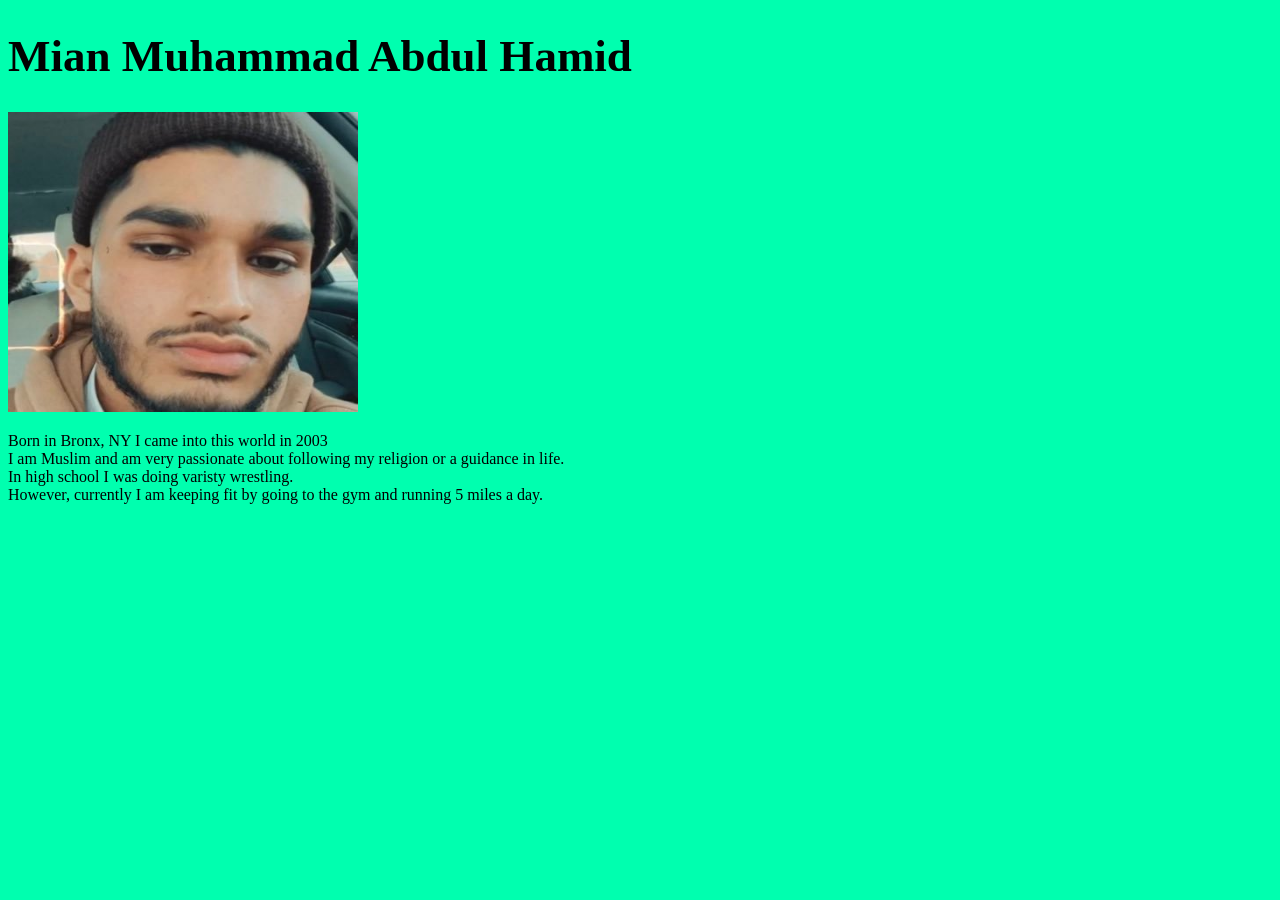
==== index.html @ 9e1d1feb "add index.html and me.jpg files" ====
<!DOCTYPE html>
<html>
<body style= "background-color:#00FFAF;">

<h1 style="font-size: 45px;">Mian Muhammad Abdul Hamid</h1>
<p><img src="me.jpg" width = "350" height = "300"></p>

<p>Born in Bronx, NY I came into this world in 2003
<br>I am Muslim and am very passionate about following my religion or a guidance in life.
<br>In high school I was doing varisty wrestling. 
<br>However, currently I am keeping fit by going to the gym and running 5 miles a day.</p>
</body>
</html>
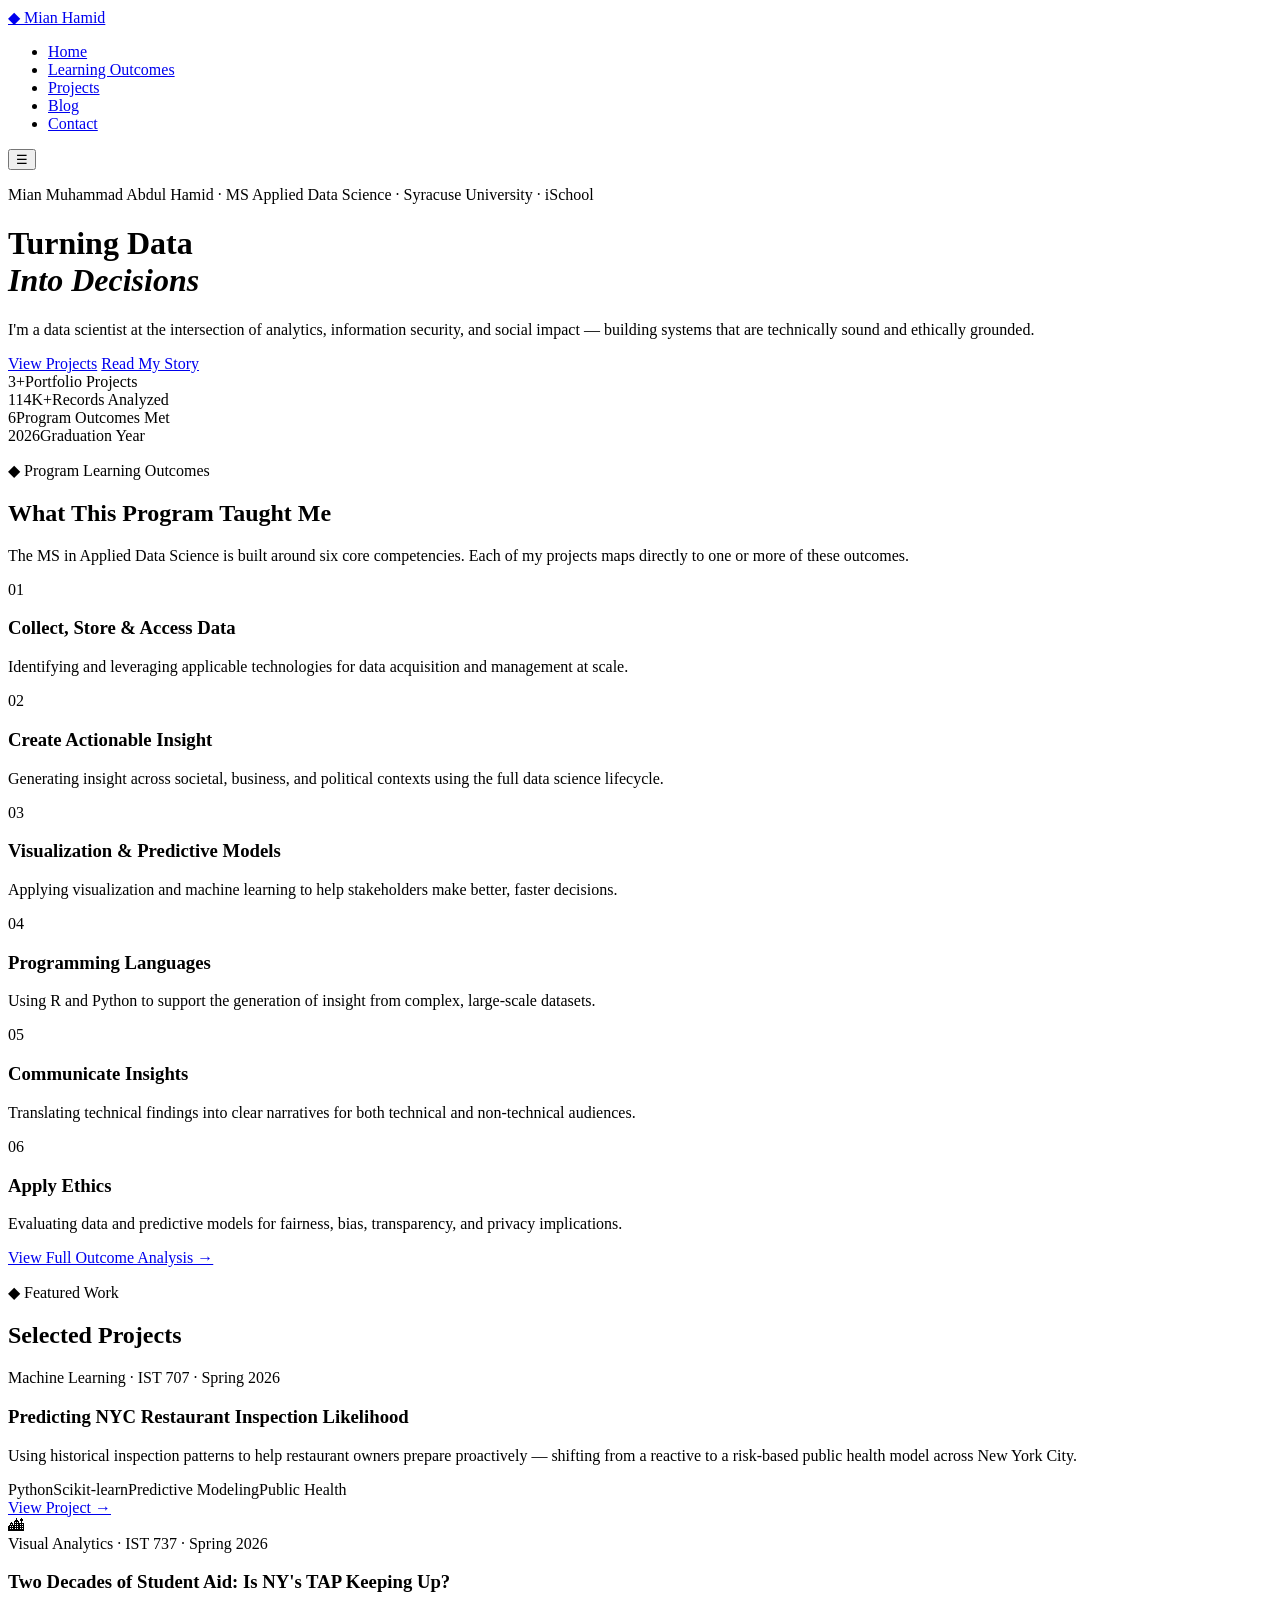
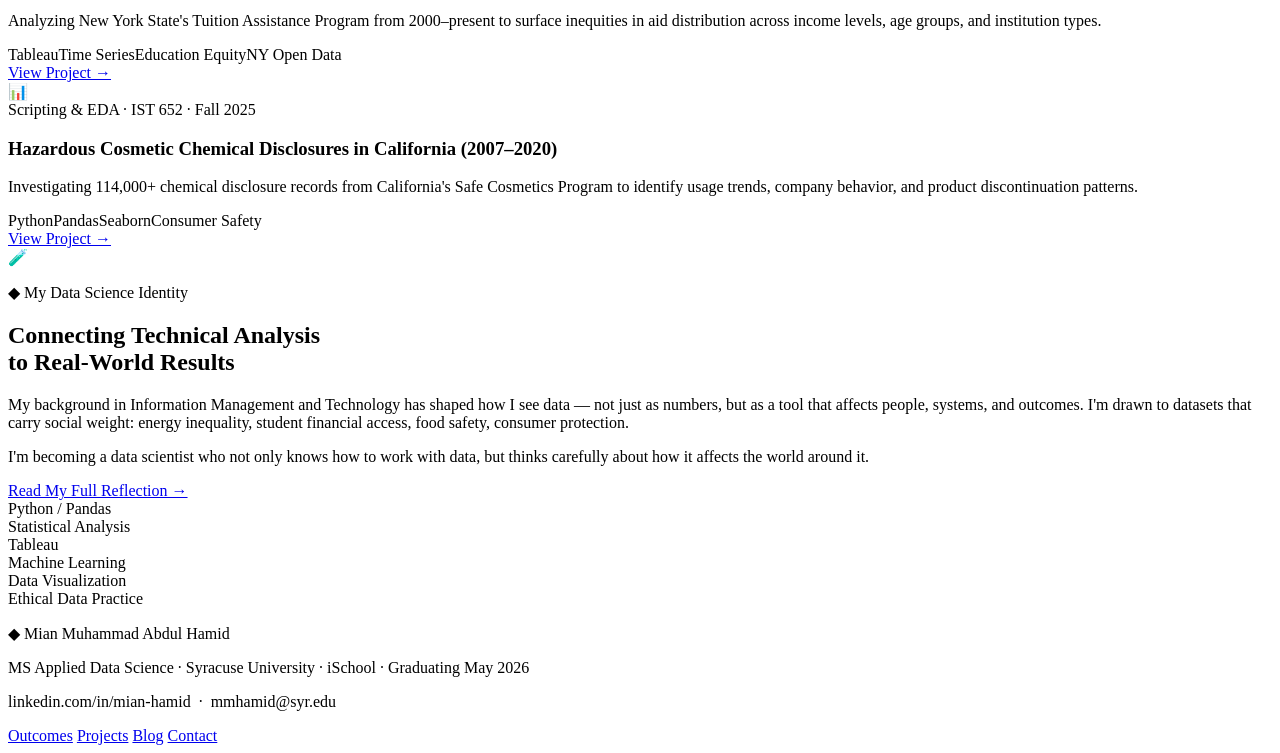
==== commit f2d6f9e7: "Add initial HTML structure for portfolio website Initial commit of the HTML structure for the portfo" ====
--- a/index.html
+++ b/index.html
@@ -1,14 +1,189 @@
-<!DOCTYPE html>
-<html>
-<body style= "background-color:#00FFAF;">
-
-<h1 style="font-size: 45px;">Mian Muhammad Abdul Hamid</h1>
-<p><img src="me.jpg" width = "350" height = "300"></p>
-
-<p>Born in Bronx, NY I came into this world in 2003
-<br>I am Muslim and am very passionate about following my religion or a guidance in life.
-<br>In high school I was doing varisty wrestling. 
-<br>However, currently I am keeping fit by going to the gym and running 5 miles a day.</p>
-</body>
-</html>
-
+<!DOCTYPE html>
+<html lang="en">
+<head>
+  <meta charset="UTF-8" />
+  <meta name="viewport" content="width=device-width, initial-scale=1.0"/>
+  <title>Mian Muhammad Abdul Hamid | MS Applied Data Science Portfolio</title>
+  <link rel="stylesheet" href="style.css" />
+  <link href="https://fonts.googleapis.com/css2?family=DM+Serif+Display:ital@0;1&family=DM+Mono:wght@300;400;500&family=Epilogue:wght@300;400;500;700&display=swap" rel="stylesheet"/>
+</head>
+<body>
+
+  <nav class="nav" id="nav">
+    <a href="index.html" class="nav-logo">&#x25C6; Mian Hamid</a>
+    <ul class="nav-links" id="navLinks">
+      <li><a href="index.html" class="active">Home</a></li>
+      <li><a href="outcomes.html">Learning Outcomes</a></li>
+      <li><a href="projects.html">Projects</a></li>
+      <li><a href="blog.html">Blog</a></li>
+      <li><a href="contact.html">Contact</a></li>
+    </ul>
+    <button class="nav-toggle" id="navToggle">&#9776;</button>
+  </nav>
+
+  <header class="hero">
+    <div class="hero-bg-grid"></div>
+    <div class="hero-content">
+      <p class="hero-eyebrow mono">Mian Muhammad Abdul Hamid · MS Applied Data Science · Syracuse University · iSchool</p>
+      <h1 class="hero-title">Turning Data<br/><em>Into Decisions</em></h1>
+      <p class="hero-sub">
+        I'm a data scientist at the intersection of analytics, information security, and
+        social impact — building systems that are technically sound and ethically grounded.
+      </p>
+      <div class="hero-cta">
+        <a href="projects.html" class="btn btn-primary">View Projects</a>
+        <a href="blog.html" class="btn btn-ghost">Read My Story</a>
+      </div>
+    </div>
+    <div class="hero-stat-bar">
+      <div class="stat"><span class="stat-num">3+</span><span class="stat-label">Portfolio Projects</span></div>
+      <div class="stat-divider"></div>
+      <div class="stat"><span class="stat-num">114K+</span><span class="stat-label">Records Analyzed</span></div>
+      <div class="stat-divider"></div>
+      <div class="stat"><span class="stat-num">6</span><span class="stat-label">Program Outcomes Met</span></div>
+      <div class="stat-divider"></div>
+      <div class="stat"><span class="stat-num">2026</span><span class="stat-label">Graduation Year</span></div>
+    </div>
+  </header>
+
+  <section class="section outcomes-overview">
+    <div class="container">
+      <div class="section-header">
+        <p class="mono label-tag">&#x25C6; Program Learning Outcomes</p>
+        <h2>What This Program Taught Me</h2>
+        <p class="section-desc">The MS in Applied Data Science is built around six core competencies. Each of my projects maps directly to one or more of these outcomes.</p>
+      </div>
+      <div class="outcomes-grid">
+        <div class="outcome-card" style="--i:0"><span class="outcome-num mono">01</span><h3>Collect, Store & Access Data</h3><p>Identifying and leveraging applicable technologies for data acquisition and management at scale.</p></div>
+        <div class="outcome-card" style="--i:1"><span class="outcome-num mono">02</span><h3>Create Actionable Insight</h3><p>Generating insight across societal, business, and political contexts using the full data science lifecycle.</p></div>
+        <div class="outcome-card" style="--i:2"><span class="outcome-num mono">03</span><h3>Visualization & Predictive Models</h3><p>Applying visualization and machine learning to help stakeholders make better, faster decisions.</p></div>
+        <div class="outcome-card" style="--i:3"><span class="outcome-num mono">04</span><h3>Programming Languages</h3><p>Using R and Python to support the generation of insight from complex, large-scale datasets.</p></div>
+        <div class="outcome-card" style="--i:4"><span class="outcome-num mono">05</span><h3>Communicate Insights</h3><p>Translating technical findings into clear narratives for both technical and non-technical audiences.</p></div>
+        <div class="outcome-card" style="--i:5"><span class="outcome-num mono">06</span><h3>Apply Ethics</h3><p>Evaluating data and predictive models for fairness, bias, transparency, and privacy implications.</p></div>
+      </div>
+      <div class="center-link"><a href="outcomes.html" class="btn btn-outline">View Full Outcome Analysis →</a></div>
+    </div>
+  </section>
+
+  <section class="section projects-preview">
+    <div class="container">
+      <div class="section-header">
+        <p class="mono label-tag">&#x25C6; Featured Work</p>
+        <h2>Selected Projects</h2>
+      </div>
+      <div class="projects-list">
+
+        <article class="project-card" style="--i:0">
+          <div class="project-card-left">
+            <span class="project-tag mono">Machine Learning · IST 707 · Spring 2026</span>
+            <h3>Predicting NYC Restaurant Inspection Likelihood</h3>
+            <p>Using historical inspection patterns to help restaurant owners prepare proactively — shifting from a reactive to a risk-based public health model across New York City.</p>
+            <div class="project-tags">
+              <span class="pill">Python</span><span class="pill">Scikit-learn</span><span class="pill">Predictive Modeling</span><span class="pill">Public Health</span>
+            </div>
+            <a href="projects.html#restaurant" class="btn btn-sm">View Project →</a>
+          </div>
+          <div class="project-card-right">
+            <div class="project-visual pv-1">
+              <div class="pv-icon">&#x1F3D9;</div>
+              <div class="pv-lines">
+                <div class="pv-bar" style="width:85%;--d:0.1s"></div>
+                <div class="pv-bar" style="width:62%;--d:0.2s"></div>
+                <div class="pv-bar" style="width:91%;--d:0.3s"></div>
+                <div class="pv-bar" style="width:47%;--d:0.4s"></div>
+              </div>
+            </div>
+          </div>
+        </article>
+
+        <article class="project-card reverse" style="--i:1">
+          <div class="project-card-left">
+            <span class="project-tag mono">Visual Analytics · IST 737 · Spring 2026</span>
+            <h3>Two Decades of Student Aid: Is NY's TAP Keeping Up?</h3>
+            <p>Analyzing New York State's Tuition Assistance Program from 2000–present to surface inequities in aid distribution across income levels, age groups, and institution types.</p>
+            <div class="project-tags">
+              <span class="pill">Tableau</span><span class="pill">Time Series</span><span class="pill">Education Equity</span><span class="pill">NY Open Data</span>
+            </div>
+            <a href="projects.html#tap" class="btn btn-sm">View Project →</a>
+          </div>
+          <div class="project-card-right">
+            <div class="project-visual pv-2">
+              <div class="pv-icon">&#x1F4CA;</div>
+              <div class="pv-lines">
+                <div class="pv-bar" style="width:55%;--d:0.1s"></div>
+                <div class="pv-bar" style="width:73%;--d:0.2s"></div>
+                <div class="pv-bar" style="width:40%;--d:0.3s"></div>
+                <div class="pv-bar" style="width:88%;--d:0.4s"></div>
+              </div>
+            </div>
+          </div>
+        </article>
+
+        <article class="project-card" style="--i:2">
+          <div class="project-card-left">
+            <span class="project-tag mono">Scripting & EDA · IST 652 · Fall 2025</span>
+            <h3>Hazardous Cosmetic Chemical Disclosures in California (2007–2020)</h3>
+            <p>Investigating 114,000+ chemical disclosure records from California's Safe Cosmetics Program to identify usage trends, company behavior, and product discontinuation patterns.</p>
+            <div class="project-tags">
+              <span class="pill">Python</span><span class="pill">Pandas</span><span class="pill">Seaborn</span><span class="pill">Consumer Safety</span>
+            </div>
+            <a href="projects.html#cosmetics" class="btn btn-sm">View Project →</a>
+          </div>
+          <div class="project-card-right">
+            <div class="project-visual pv-3">
+              <div class="pv-icon">&#x1F9EA;</div>
+              <div class="pv-lines">
+                <div class="pv-bar" style="width:70%;--d:0.1s"></div>
+                <div class="pv-bar" style="width:95%;--d:0.2s"></div>
+                <div class="pv-bar" style="width:38%;--d:0.3s"></div>
+                <div class="pv-bar" style="width:61%;--d:0.4s"></div>
+              </div>
+            </div>
+          </div>
+        </article>
+
+      </div>
+    </div>
+  </section>
+
+  <section class="identity-strip">
+    <div class="container">
+      <div class="identity-inner">
+        <div class="identity-text">
+          <p class="mono label-tag">&#x25C6; My Data Science Identity</p>
+          <h2>Connecting Technical Analysis<br/>to Real-World Results</h2>
+          <p>My background in Information Management and Technology has shaped how I see data — not just as numbers, but as a tool that affects people, systems, and outcomes. I'm drawn to datasets that carry social weight: energy inequality, student financial access, food safety, consumer protection.</p>
+          <p>I'm becoming a data scientist who not only knows how to work with data, but thinks carefully about how it affects the world around it.</p>
+          <a href="blog.html" class="btn btn-primary">Read My Full Reflection →</a>
+        </div>
+        <div class="identity-skills">
+          <div class="skill-row"><span class="skill-name mono">Python / Pandas</span><div class="skill-bar"><div class="skill-fill" style="--w:90%"></div></div></div>
+          <div class="skill-row"><span class="skill-name mono">Statistical Analysis</span><div class="skill-bar"><div class="skill-fill" style="--w:85%"></div></div></div>
+          <div class="skill-row"><span class="skill-name mono">Tableau</span><div class="skill-bar"><div class="skill-fill" style="--w:80%"></div></div></div>
+          <div class="skill-row"><span class="skill-name mono">Machine Learning</span><div class="skill-bar"><div class="skill-fill" style="--w:75%"></div></div></div>
+          <div class="skill-row"><span class="skill-name mono">Data Visualization</span><div class="skill-bar"><div class="skill-fill" style="--w:88%"></div></div></div>
+          <div class="skill-row"><span class="skill-name mono">Ethical Data Practice</span><div class="skill-bar"><div class="skill-fill" style="--w:95%"></div></div></div>
+        </div>
+      </div>
+    </div>
+  </section>
+
+  <footer class="footer">
+    <div class="container footer-inner">
+      <div class="footer-left">
+        <p class="mono">&#x25C6; Mian Muhammad Abdul Hamid</p>
+        <p>MS Applied Data Science · Syracuse University · iSchool · Graduating May 2026</p>
+        <p style="margin-top:0.5rem;"><a href="https://www.linkedin.com/in/mian-hamid" target="_blank" style="color:var(--gold);text-decoration:none;">linkedin.com/in/mian-hamid</a> &nbsp;·&nbsp; <a href="mailto:mmhamid@syr.edu" style="color:var(--gold);text-decoration:none;">mmhamid@syr.edu</a></p>
+      </div>
+      <div class="footer-links">
+        <a href="outcomes.html">Outcomes</a>
+        <a href="projects.html">Projects</a>
+        <a href="blog.html">Blog</a>
+        <a href="contact.html">Contact</a>
+      </div>
+    </div>
+  </footer>
+
+  <script src="main.js"></script>
+</body>
+</html>
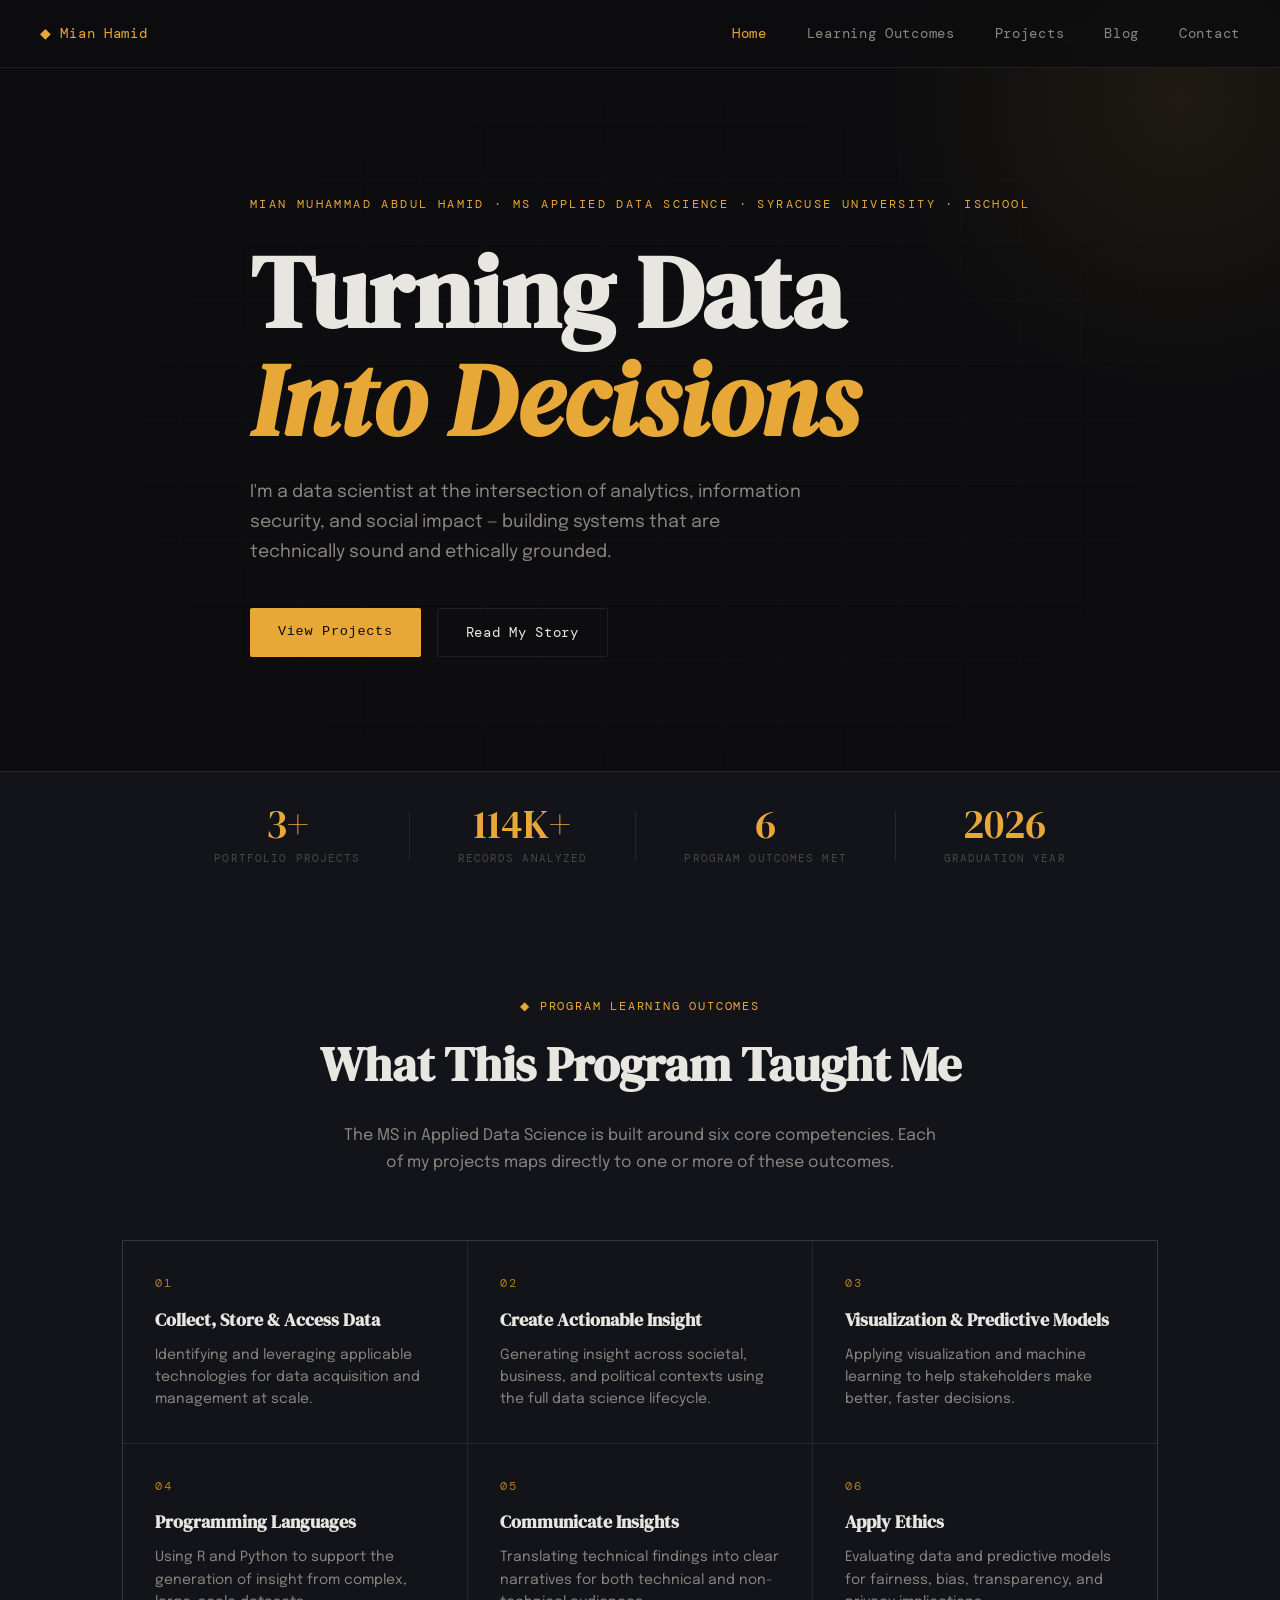
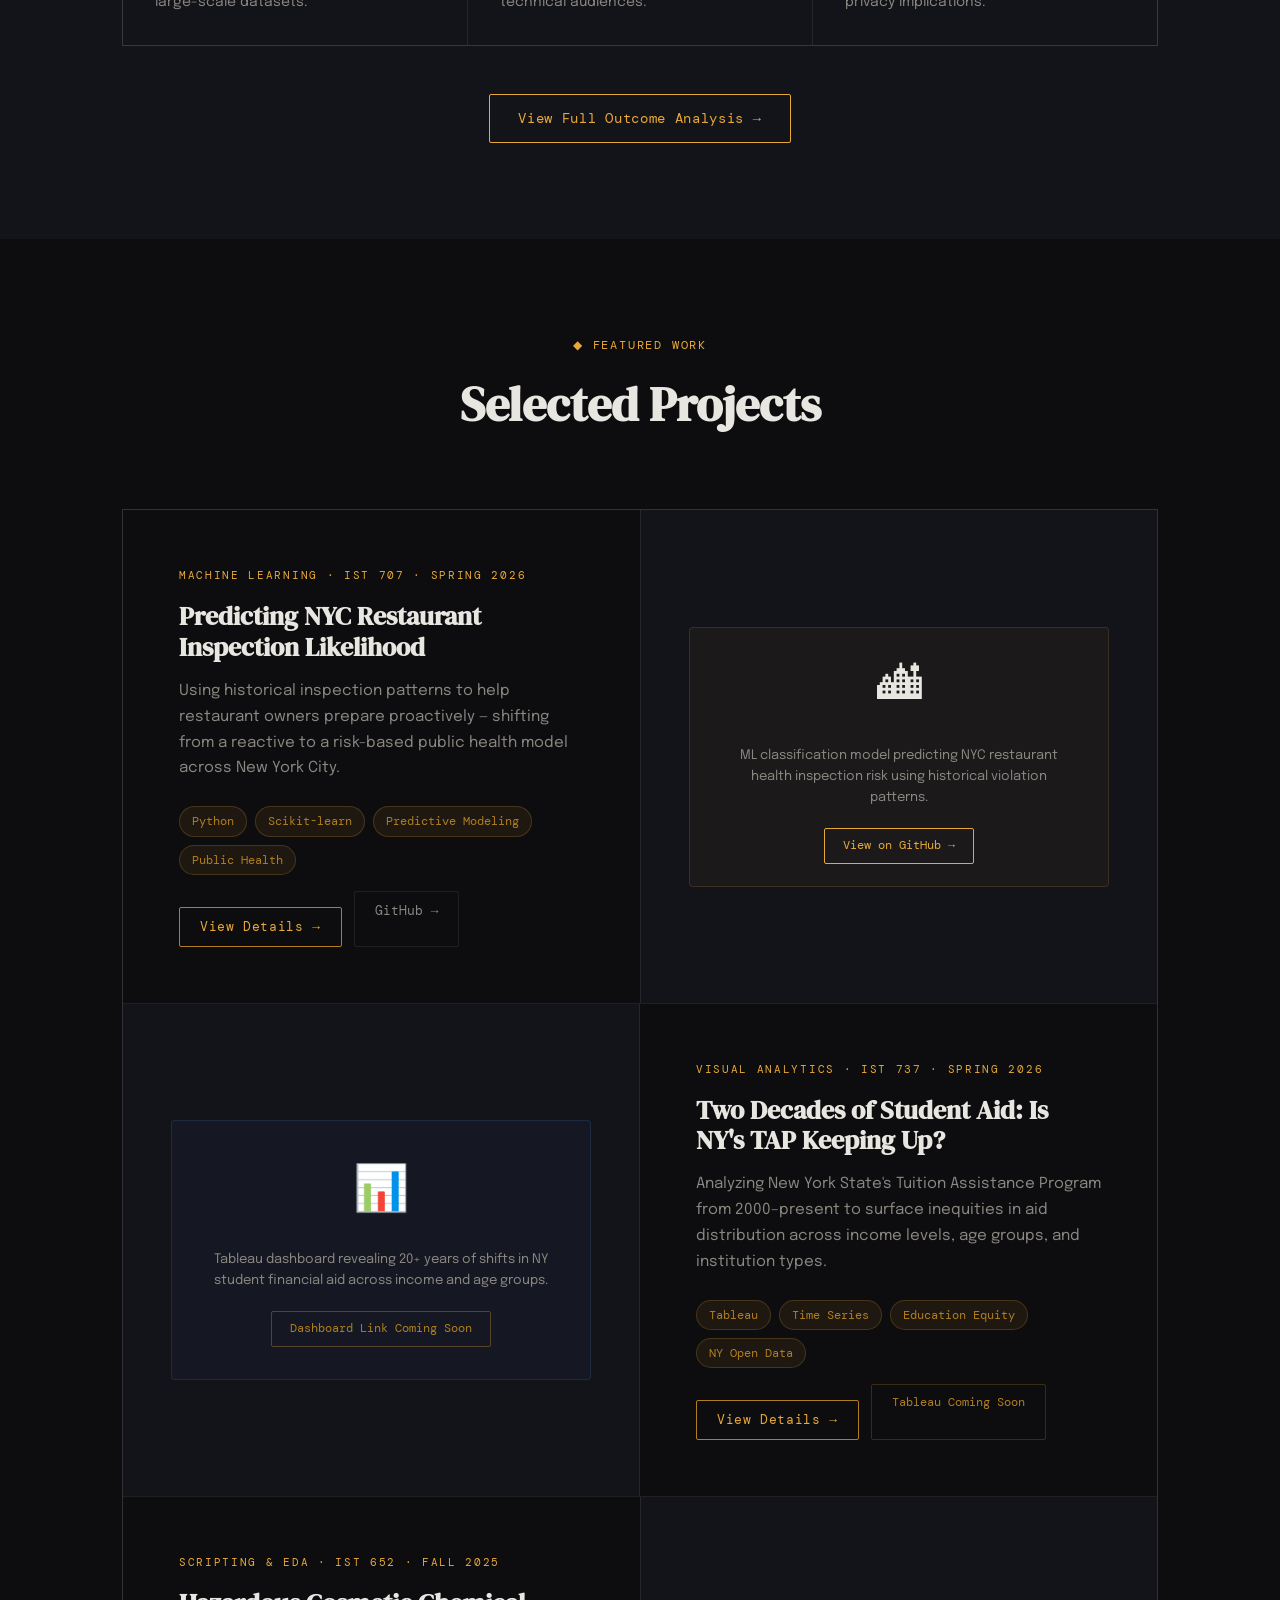
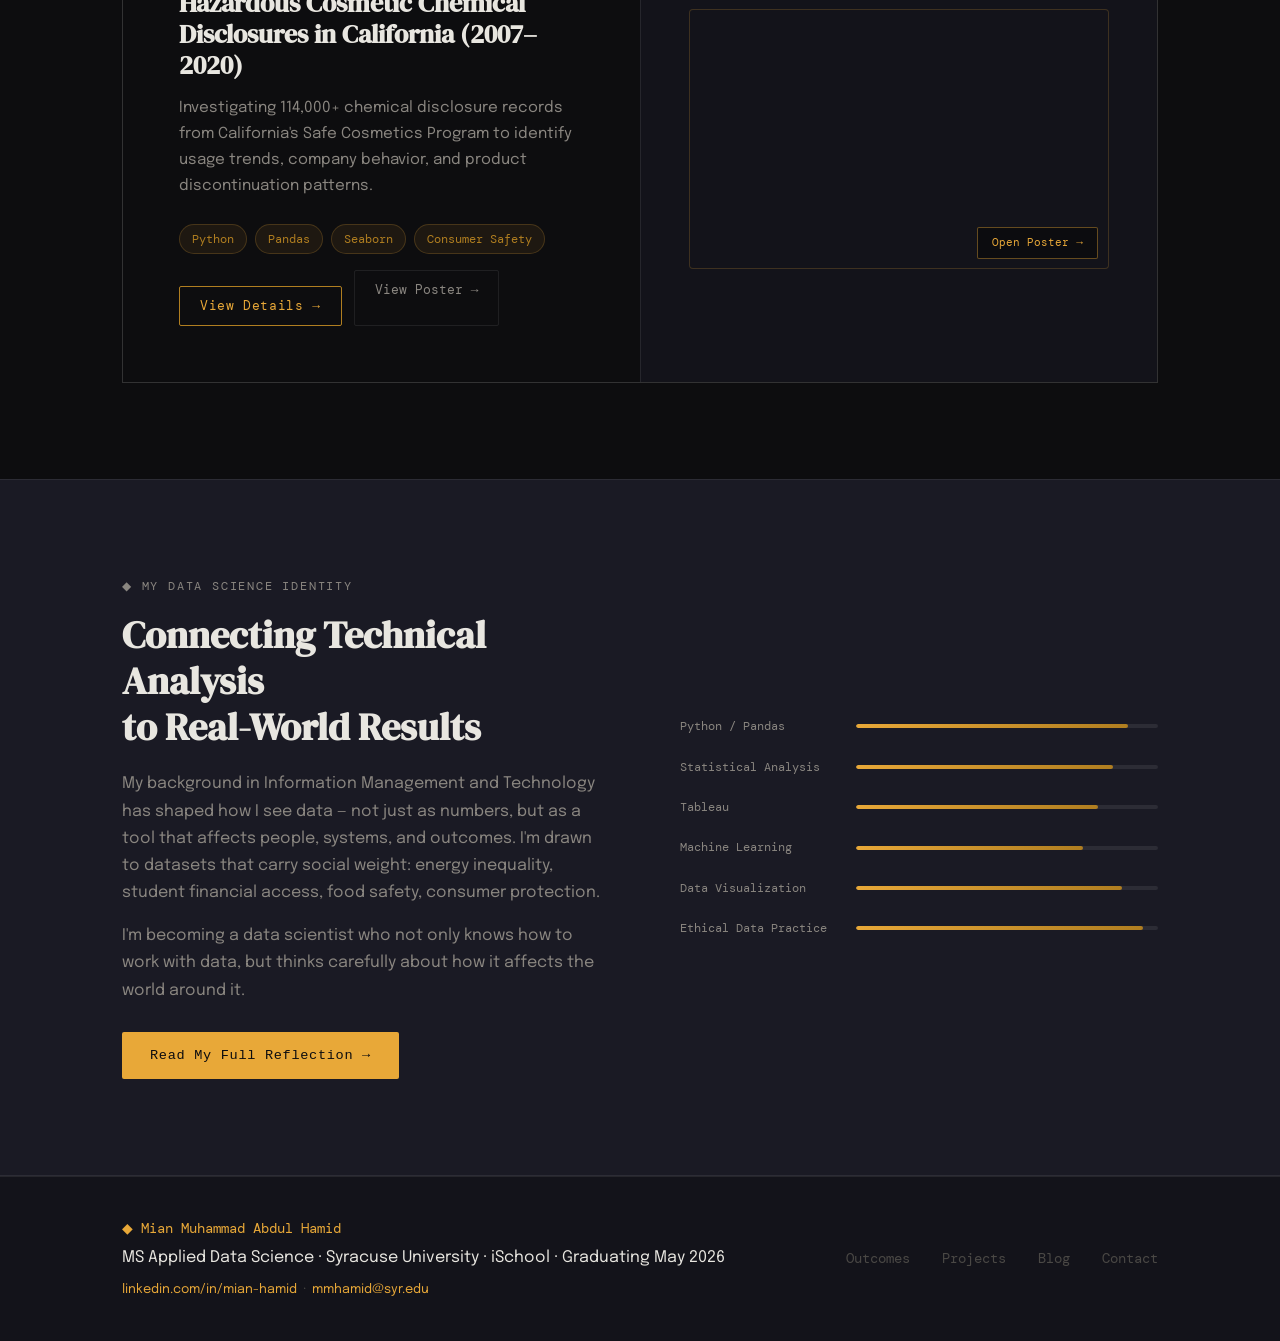
==== commit bfe97c13: "Fix HTML entities and update project links" ====
--- a/index.html
+++ b/index.html
@@ -54,9 +54,9 @@
         <p class="section-desc">The MS in Applied Data Science is built around six core competencies. Each of my projects maps directly to one or more of these outcomes.</p>
       </div>
       <div class="outcomes-grid">
-        <div class="outcome-card" style="--i:0"><span class="outcome-num mono">01</span><h3>Collect, Store & Access Data</h3><p>Identifying and leveraging applicable technologies for data acquisition and management at scale.</p></div>
+        <div class="outcome-card" style="--i:0"><span class="outcome-num mono">01</span><h3>Collect, Store &amp; Access Data</h3><p>Identifying and leveraging applicable technologies for data acquisition and management at scale.</p></div>
         <div class="outcome-card" style="--i:1"><span class="outcome-num mono">02</span><h3>Create Actionable Insight</h3><p>Generating insight across societal, business, and political contexts using the full data science lifecycle.</p></div>
-        <div class="outcome-card" style="--i:2"><span class="outcome-num mono">03</span><h3>Visualization & Predictive Models</h3><p>Applying visualization and machine learning to help stakeholders make better, faster decisions.</p></div>
+        <div class="outcome-card" style="--i:2"><span class="outcome-num mono">03</span><h3>Visualization &amp; Predictive Models</h3><p>Applying visualization and machine learning to help stakeholders make better, faster decisions.</p></div>
         <div class="outcome-card" style="--i:3"><span class="outcome-num mono">04</span><h3>Programming Languages</h3><p>Using R and Python to support the generation of insight from complex, large-scale datasets.</p></div>
         <div class="outcome-card" style="--i:4"><span class="outcome-num mono">05</span><h3>Communicate Insights</h3><p>Translating technical findings into clear narratives for both technical and non-technical audiences.</p></div>
         <div class="outcome-card" style="--i:5"><span class="outcome-num mono">06</span><h3>Apply Ethics</h3><p>Evaluating data and predictive models for fairness, bias, transparency, and privacy implications.</p></div>
@@ -73,6 +73,7 @@
       </div>
       <div class="projects-list">
 
+        <!-- PROJECT 1: RESTAURANT ML -->
         <article class="project-card" style="--i:0">
           <div class="project-card-left">
             <span class="project-tag mono">Machine Learning · IST 707 · Spring 2026</span>
@@ -81,21 +82,29 @@
             <div class="project-tags">
               <span class="pill">Python</span><span class="pill">Scikit-learn</span><span class="pill">Predictive Modeling</span><span class="pill">Public Health</span>
             </div>
-            <a href="projects.html#restaurant" class="btn btn-sm">View Project →</a>
+            <div style="display:flex;gap:0.75rem;flex-wrap:wrap;margin-top:1rem;">
+              <a href="projects.html#restaurant" class="btn btn-sm">View Details →</a>
+              <a href="https://github.com/mian7h/group-project-team-pandas" target="_blank"
+                style="display:inline-block;padding:0.5rem 1.25rem;font-size:0.8rem;text-decoration:none;color:#8a8680;border:1px solid rgba(255,255,255,0.08);border-radius:2px;font-family:'DM Mono',monospace;transition:all 0.2s;"
+                onmouseover="this.style.color='#e8a838';this.style.borderColor='rgba(232,168,56,0.4)'"
+                onmouseout="this.style.color='#8a8680';this.style.borderColor='rgba(255,255,255,0.08)'">
+                GitHub →
+              </a>
+            </div>
           </div>
           <div class="project-card-right">
-            <div class="project-visual pv-1">
-              <div class="pv-icon">&#x1F3D9;</div>
-              <div class="pv-lines">
-                <div class="pv-bar" style="width:85%;--d:0.1s"></div>
-                <div class="pv-bar" style="width:62%;--d:0.2s"></div>
-                <div class="pv-bar" style="width:91%;--d:0.3s"></div>
-                <div class="pv-bar" style="width:47%;--d:0.4s"></div>
-              </div>
+            <div style="width:100%;height:260px;display:flex;flex-direction:column;align-items:center;justify-content:center;gap:1.25rem;background:rgba(232,168,56,0.04);border:1px solid rgba(232,168,56,0.15);border-radius:4px;padding:2rem;text-align:center;">
+              <div style="font-size:2.8rem;">&#x1F3D9;</div>
+              <p style="color:#8a8680;font-size:0.82rem;line-height:1.6;margin:0;">ML classification model predicting NYC restaurant health inspection risk using historical violation patterns.</p>
+              <a href="https://github.com/mian7h/group-project-team-pandas" target="_blank"
+                style="padding:0.45rem 1.1rem;background:transparent;color:#e8a838;border:1px solid #e8a838;border-radius:2px;font-family:'DM Mono',monospace;font-size:0.73rem;text-decoration:none;">
+                View on GitHub →
+              </a>
             </div>
           </div>
         </article>
 
+        <!-- PROJECT 2: TAP -->
         <article class="project-card reverse" style="--i:1">
           <div class="project-card-left">
             <span class="project-tag mono">Visual Analytics · IST 737 · Spring 2026</span>
@@ -104,40 +113,54 @@
             <div class="project-tags">
               <span class="pill">Tableau</span><span class="pill">Time Series</span><span class="pill">Education Equity</span><span class="pill">NY Open Data</span>
             </div>
-            <a href="projects.html#tap" class="btn btn-sm">View Project →</a>
+            <div style="display:flex;gap:0.75rem;flex-wrap:wrap;margin-top:1rem;">
+              <a href="projects.html#tap" class="btn btn-sm">View Details →</a>
+              <span style="display:inline-block;padding:0.5rem 1.25rem;font-size:0.73rem;color:#b07e20;border:1px solid rgba(232,168,56,0.2);border-radius:2px;font-family:'DM Mono',monospace;">
+                Tableau Coming Soon
+              </span>
+            </div>
           </div>
           <div class="project-card-right">
-            <div class="project-visual pv-2">
-              <div class="pv-icon">&#x1F4CA;</div>
-              <div class="pv-lines">
-                <div class="pv-bar" style="width:55%;--d:0.1s"></div>
-                <div class="pv-bar" style="width:73%;--d:0.2s"></div>
-                <div class="pv-bar" style="width:40%;--d:0.3s"></div>
-                <div class="pv-bar" style="width:88%;--d:0.4s"></div>
-              </div>
+            <div style="width:100%;height:260px;display:flex;flex-direction:column;align-items:center;justify-content:center;gap:1.25rem;background:rgba(78,154,240,0.04);border:1px solid rgba(78,154,240,0.15);border-radius:4px;padding:2rem;text-align:center;">
+              <div style="font-size:2.8rem;">&#x1F4CA;</div>
+              <p style="color:#8a8680;font-size:0.82rem;line-height:1.6;margin:0;">Tableau dashboard revealing 20+ years of shifts in NY student financial aid across income and age groups.</p>
+              <span style="padding:0.45rem 1.1rem;background:transparent;color:#b07e20;border:1px solid rgba(232,168,56,0.3);border-radius:2px;font-family:'DM Mono',monospace;font-size:0.73rem;">
+                Dashboard Link Coming Soon
+              </span>
             </div>
           </div>
         </article>
 
+        <!-- PROJECT 3: COSMETICS -->
         <article class="project-card" style="--i:2">
           <div class="project-card-left">
-            <span class="project-tag mono">Scripting & EDA · IST 652 · Fall 2025</span>
+            <span class="project-tag mono">Scripting &amp; EDA · IST 652 · Fall 2025</span>
             <h3>Hazardous Cosmetic Chemical Disclosures in California (2007–2020)</h3>
             <p>Investigating 114,000+ chemical disclosure records from California's Safe Cosmetics Program to identify usage trends, company behavior, and product discontinuation patterns.</p>
             <div class="project-tags">
               <span class="pill">Python</span><span class="pill">Pandas</span><span class="pill">Seaborn</span><span class="pill">Consumer Safety</span>
             </div>
-            <a href="projects.html#cosmetics" class="btn btn-sm">View Project →</a>
+            <div style="display:flex;gap:0.75rem;flex-wrap:wrap;margin-top:1rem;">
+              <a href="projects.html#cosmetics" class="btn btn-sm">View Details →</a>
+              <a href="IST_652_cosmetics-poster.pdf" target="_blank"
+                style="display:inline-block;padding:0.5rem 1.25rem;font-size:0.8rem;text-decoration:none;color:#8a8680;border:1px solid rgba(255,255,255,0.08);border-radius:2px;font-family:'DM Mono',monospace;transition:all 0.2s;"
+                onmouseover="this.style.color='#e8a838';this.style.borderColor='rgba(232,168,56,0.4)'"
+                onmouseout="this.style.color='#8a8680';this.style.borderColor='rgba(255,255,255,0.08)'">
+                View Poster →
+              </a>
+            </div>
           </div>
           <div class="project-card-right">
-            <div class="project-visual pv-3">
-              <div class="pv-icon">&#x1F9EA;</div>
-              <div class="pv-lines">
-                <div class="pv-bar" style="width:70%;--d:0.1s"></div>
-                <div class="pv-bar" style="width:95%;--d:0.2s"></div>
-                <div class="pv-bar" style="width:38%;--d:0.3s"></div>
-                <div class="pv-bar" style="width:61%;--d:0.4s"></div>
-              </div>
+            <div style="width:100%;height:260px;overflow:hidden;border-radius:4px;border:1px solid rgba(232,168,56,0.2);position:relative;background:#13131a;">
+              <iframe
+                src="IST_652_cosmetics-poster.pdf"
+                style="width:180%;height:180%;border:none;pointer-events:none;transform:scale(0.56);transform-origin:top left;display:block;"
+                title="Cosmetics Poster Preview">
+              </iframe>
+              <a href="IST_652_cosmetics-poster.pdf" target="_blank"
+                style="position:absolute;bottom:0.6rem;right:0.6rem;padding:0.35rem 0.9rem;background:rgba(13,13,15,0.9);color:#e8a838;border:1px solid rgba(232,168,56,0.4);border-radius:2px;font-family:'DM Mono',monospace;font-size:0.7rem;text-decoration:none;">
+                Open Poster →
+              </a>
             </div>
           </div>
         </article>
--- a/style.css
+++ b/style.css
@@ -0,0 +1,279 @@
+/* ===== RESET & VARIABLES ===== */
+*, *::before, *::after { box-sizing: border-box; margin: 0; padding: 0; }
+
+:root {
+  --bg: #0d0d0f;
+  --bg2: #13131a;
+  --bg3: #1a1a24;
+  --border: rgba(255,255,255,0.08);
+  --gold: #e8a838;
+  --gold-dim: #b07e20;
+  --gold-glow: rgba(232,168,56,0.15);
+  --text: #e8e6e0;
+  --text-dim: #8a8680;
+  --text-muted: #4a4845;
+  --accent: #4e9af0;
+  --radius: 2px;
+  --font-serif: 'DM Serif Display', Georgia, serif;
+  --font-mono: 'DM Mono', 'Courier New', monospace;
+  --font-sans: 'Epilogue', sans-serif;
+}
+
+html { scroll-behavior: smooth; }
+
+body {
+  background: var(--bg);
+  color: var(--text);
+  font-family: var(--font-sans);
+  font-size: 16px;
+  line-height: 1.7;
+  overflow-x: hidden;
+}
+
+/* ===== UTILITIES ===== */
+.container { max-width: 1100px; margin: 0 auto; padding: 0 2rem; }
+.mono { font-family: var(--font-mono); }
+.section { padding: 6rem 0; }
+.section-header { text-align: center; margin-bottom: 4rem; }
+.section-header h2 { font-family: var(--font-serif); font-size: clamp(2rem, 4vw, 3rem); margin: 0.5rem 0 1rem; }
+.section-desc { color: var(--text-dim); max-width: 600px; margin: 0 auto; }
+.label-tag { font-size: 0.75rem; color: var(--gold); letter-spacing: 0.15em; text-transform: uppercase; }
+.center-link { text-align: center; margin-top: 3rem; }
+
+/* ===== BUTTONS ===== */
+.btn {
+  display: inline-block;
+  padding: 0.75rem 1.75rem;
+  font-family: var(--font-mono);
+  font-size: 0.85rem;
+  letter-spacing: 0.05em;
+  text-decoration: none;
+  border-radius: var(--radius);
+  transition: all 0.2s ease;
+  cursor: pointer;
+  border: none;
+}
+.btn-primary { background: var(--gold); color: #0d0d0f; font-weight: 500; }
+.btn-primary:hover { background: #f0b84a; transform: translateY(-1px); box-shadow: 0 8px 24px var(--gold-glow); }
+.btn-ghost { background: transparent; color: var(--text); border: 1px solid var(--border); }
+.btn-ghost:hover { border-color: var(--gold); color: var(--gold); }
+.btn-outline { background: transparent; color: var(--gold); border: 1px solid var(--gold); }
+.btn-outline:hover { background: var(--gold-glow); }
+.btn-sm { padding: 0.5rem 1.25rem; font-size: 0.8rem; margin-top: 1rem; display: inline-block; text-decoration: none; background: transparent; color: var(--gold); border: 1px solid var(--gold-dim); border-radius: var(--radius); transition: all 0.2s; }
+.btn-sm:hover { background: var(--gold-glow); border-color: var(--gold); }
+
+/* ===== NAV ===== */
+.nav {
+  position: fixed; top: 0; left: 0; right: 0; z-index: 100;
+  display: flex; align-items: center; justify-content: space-between;
+  padding: 1.25rem 2.5rem;
+  background: rgba(13,13,15,0.85);
+  backdrop-filter: blur(12px);
+  border-bottom: 1px solid var(--border);
+  transition: padding 0.3s;
+}
+.nav.scrolled { padding: 0.9rem 2.5rem; }
+.nav-logo { font-family: var(--font-mono); font-size: 0.9rem; color: var(--gold); text-decoration: none; letter-spacing: 0.05em; }
+.nav-links { list-style: none; display: flex; gap: 2.5rem; }
+.nav-links a { text-decoration: none; color: var(--text-dim); font-size: 0.875rem; font-family: var(--font-mono); letter-spacing: 0.05em; transition: color 0.2s; }
+.nav-links a:hover, .nav-links a.active { color: var(--gold); }
+.nav-toggle { display: none; background: none; border: none; color: var(--text); font-size: 1.4rem; cursor: pointer; }
+
+@media (max-width: 768px) {
+  .nav-toggle { display: block; }
+  .nav-links { display: none; flex-direction: column; position: absolute; top: 100%; left: 0; right: 0; background: var(--bg2); padding: 1.5rem 2.5rem; gap: 1.5rem; border-bottom: 1px solid var(--border); }
+  .nav-links.open { display: flex; }
+}
+
+/* ===== HERO ===== */
+.hero {
+  min-height: 100vh;
+  display: flex; flex-direction: column; justify-content: center;
+  padding-top: 80px;
+  position: relative;
+  overflow: hidden;
+}
+.hero-bg-grid {
+  position: absolute; inset: 0;
+  background-image:
+    linear-gradient(rgba(232,168,56,0.03) 1px, transparent 1px),
+    linear-gradient(90deg, rgba(232,168,56,0.03) 1px, transparent 1px);
+  background-size: 60px 60px;
+  mask-image: radial-gradient(ellipse at center, black 30%, transparent 80%);
+}
+.hero::before {
+  content: '';
+  position: absolute;
+  top: -200px; right: -200px;
+  width: 600px; height: 600px;
+  background: radial-gradient(circle, rgba(232,168,56,0.08) 0%, transparent 70%);
+  pointer-events: none;
+}
+.hero-content { max-width: 1100px; margin: 0 auto; padding: 0 2rem; flex: 1; display: flex; flex-direction: column; justify-content: center; }
+.hero-eyebrow { font-size: 0.75rem; color: var(--gold); letter-spacing: 0.2em; text-transform: uppercase; margin-bottom: 1.5rem; opacity: 0; animation: fadeUp 0.8s 0.2s forwards; }
+.hero-title { font-family: var(--font-serif); font-size: clamp(3.5rem, 8vw, 7rem); line-height: 1.05; color: var(--text); margin-bottom: 1.5rem; opacity: 0; animation: fadeUp 0.8s 0.4s forwards; }
+.hero-title em { color: var(--gold); font-style: italic; }
+.hero-sub { max-width: 560px; color: var(--text-dim); font-size: 1.1rem; line-height: 1.7; margin-bottom: 2.5rem; opacity: 0; animation: fadeUp 0.8s 0.6s forwards; }
+.hero-cta { display: flex; gap: 1rem; flex-wrap: wrap; opacity: 0; animation: fadeUp 0.8s 0.8s forwards; }
+.hero-stat-bar {
+  display: flex; align-items: center; justify-content: center; gap: 0;
+  padding: 2rem;
+  background: var(--bg2);
+  border-top: 1px solid var(--border);
+  flex-wrap: wrap;
+  opacity: 0; animation: fadeUp 0.8s 1s forwards;
+}
+.stat { display: flex; flex-direction: column; align-items: center; padding: 0 3rem; }
+.stat-num { font-family: var(--font-serif); font-size: 2.5rem; color: var(--gold); line-height: 1; }
+.stat-label { font-family: var(--font-mono); font-size: 0.7rem; color: var(--text-muted); text-transform: uppercase; letter-spacing: 0.1em; margin-top: 0.3rem; }
+.stat-divider { width: 1px; height: 50px; background: var(--border); }
+
+@media (max-width: 600px) {
+  .stat { padding: 1rem 1.5rem; }
+  .stat-divider { display: none; }
+}
+
+/* ===== OUTCOMES GRID (homepage) ===== */
+.outcomes-overview { background: var(--bg2); }
+.outcomes-grid { display: grid; grid-template-columns: repeat(3, 1fr); gap: 1px; background: var(--border); border: 1px solid var(--border); }
+.outcome-card { background: var(--bg2); padding: 2rem; transition: background 0.2s; opacity: 0; animation: fadeUp 0.5s calc(0.1s * var(--i) + 0.2s) forwards; }
+.outcome-card:hover { background: var(--bg3); }
+.outcome-num { display: block; font-size: 0.75rem; color: var(--gold-dim); letter-spacing: 0.15em; margin-bottom: 0.75rem; }
+.outcome-card h3 { font-family: var(--font-serif); font-size: 1.1rem; margin-bottom: 0.5rem; }
+.outcome-card p { color: var(--text-dim); font-size: 0.875rem; line-height: 1.6; }
+@media (max-width: 768px) { .outcomes-grid { grid-template-columns: 1fr 1fr; } }
+@media (max-width: 480px) { .outcomes-grid { grid-template-columns: 1fr; } }
+
+/* ===== PROJECTS LIST (homepage) ===== */
+.projects-list { display: flex; flex-direction: column; gap: 1px; background: var(--border); border: 1px solid var(--border); }
+.project-card {
+  display: grid; grid-template-columns: 1fr 1fr;
+  background: var(--bg);
+  transition: background 0.3s;
+  opacity: 0;
+  animation: fadeUp 0.6s calc(0.15s * var(--i) + 0.2s) forwards;
+}
+.project-card:hover { background: var(--bg2); }
+.project-card.reverse { direction: rtl; }
+.project-card.reverse > * { direction: ltr; }
+.project-card-left { padding: 3.5rem; }
+.project-card-right { display: flex; align-items: center; justify-content: center; padding: 3rem; border-left: 1px solid var(--border); background: var(--bg2); }
+.project-card.reverse .project-card-right { border-left: none; border-right: 1px solid var(--border); }
+.project-tag { font-size: 0.7rem; color: var(--gold); letter-spacing: 0.15em; text-transform: uppercase; display: block; margin-bottom: 1rem; }
+.project-card h3 { font-family: var(--font-serif); font-size: 1.6rem; line-height: 1.2; margin-bottom: 1rem; }
+.project-card p { color: var(--text-dim); font-size: 0.95rem; line-height: 1.7; margin-bottom: 1.5rem; }
+.project-tags { display: flex; flex-wrap: wrap; gap: 0.5rem; margin-bottom: 0.5rem; }
+.pill { background: rgba(232,168,56,0.08); color: var(--gold-dim); border: 1px solid rgba(232,168,56,0.2); padding: 0.25rem 0.75rem; border-radius: 99px; font-size: 0.75rem; font-family: var(--font-mono); }
+
+/* Project visuals */
+.project-visual { width: 100%; max-width: 260px; aspect-ratio: 1; border-radius: 4px; display: flex; flex-direction: column; align-items: center; justify-content: center; gap: 1rem; padding: 2rem; }
+.pv-1 { background: linear-gradient(135deg, rgba(232,168,56,0.05), rgba(78,154,240,0.05)); border: 1px solid rgba(232,168,56,0.15); }
+.pv-2 { background: linear-gradient(135deg, rgba(78,154,240,0.05), rgba(100,200,100,0.05)); border: 1px solid rgba(78,154,240,0.15); }
+.pv-3 { background: linear-gradient(135deg, rgba(200,100,150,0.05), rgba(232,168,56,0.05)); border: 1px solid rgba(200,100,150,0.15); }
+.pv-icon { font-size: 2.5rem; }
+.pv-lines { width: 100%; display: flex; flex-direction: column; gap: 0.6rem; }
+.pv-bar { height: 6px; background: linear-gradient(90deg, var(--gold), transparent); border-radius: 3px; opacity: 0; animation: barGrow 0.6s var(--d) forwards; }
+
+@keyframes barGrow { from { opacity:0; transform: scaleX(0); transform-origin: left; } to { opacity:0.7; transform: scaleX(1); transform-origin: left; } }
+
+@media (max-width: 768px) {
+  .project-card, .project-card.reverse { grid-template-columns: 1fr; direction: ltr; }
+  .project-card-right { border-left: none; border-top: 1px solid var(--border); }
+  .project-card.reverse .project-card-right { border-right: none; border-top: 1px solid var(--border); }
+  .project-card-left { padding: 2rem; }
+}
+
+/* ===== IDENTITY STRIP ===== */
+.identity-strip { background: var(--bg3); border-top: 1px solid var(--border); border-bottom: 1px solid var(--border); padding: 6rem 0; }
+.identity-inner { display: grid; grid-template-columns: 1fr 1fr; gap: 5rem; align-items: center; }
+.identity-text h2 { font-family: var(--font-serif); font-size: clamp(1.8rem, 3vw, 2.5rem); line-height: 1.2; margin: 0.75rem 0 1.25rem; }
+.identity-text p { color: var(--text-dim); margin-bottom: 1rem; }
+.identity-text .btn { margin-top: 0.75rem; }
+.identity-skills { display: flex; flex-direction: column; gap: 1.25rem; }
+.skill-row { display: flex; align-items: center; gap: 1rem; }
+.skill-name { font-size: 0.75rem; color: var(--text-dim); width: 160px; flex-shrink: 0; }
+.skill-bar { flex: 1; height: 4px; background: var(--border); border-radius: 2px; overflow: hidden; }
+.skill-fill { height: 100%; width: var(--w); background: linear-gradient(90deg, var(--gold), var(--gold-dim)); border-radius: 2px; animation: barFill 1s 0.5s both; transform-origin: left; }
+@keyframes barFill { from { transform: scaleX(0); } to { transform: scaleX(1); } }
+
+@media (max-width: 768px) { .identity-inner { grid-template-columns: 1fr; gap: 3rem; } }
+
+/* ===== FOOTER ===== */
+.footer { background: var(--bg2); border-top: 1px solid var(--border); padding: 2.5rem 0; }
+.footer-inner { display: flex; align-items: center; justify-content: space-between; flex-wrap: wrap; gap: 1rem; }
+.footer-left p:first-child { color: var(--gold); font-size: 0.85rem; margin-bottom: 0.25rem; }
+.footer-left p:last-child { color: var(--text-muted); font-size: 0.8rem; }
+.footer-links { display: flex; gap: 2rem; }
+.footer-links a { color: var(--text-muted); text-decoration: none; font-size: 0.85rem; font-family: var(--font-mono); transition: color 0.2s; }
+.footer-links a:hover { color: var(--gold); }
+
+/* ===== PAGE HERO (inner pages) ===== */
+.page-hero {
+  padding: 8rem 0 4rem;
+  background: var(--bg2);
+  border-bottom: 1px solid var(--border);
+}
+.page-hero .container { max-width: 800px; }
+.page-hero h1 { font-family: var(--font-serif); font-size: clamp(2.5rem, 5vw, 4rem); line-height: 1.1; margin: 0.75rem 0 1rem; }
+.page-hero p { color: var(--text-dim); font-size: 1.05rem; max-width: 600px; }
+
+/* ===== OUTCOMES PAGE ===== */
+.outcomes-full { padding: 5rem 0; }
+.outcome-block { padding: 3rem 0; border-bottom: 1px solid var(--border); display: grid; grid-template-columns: 120px 1fr; gap: 3rem; align-items: start; }
+.outcome-block:last-child { border-bottom: none; }
+.outcome-block-num { font-family: var(--font-serif); font-size: 4rem; color: var(--gold-dim); line-height: 1; opacity: 0.4; padding-top: 0.25rem; }
+.outcome-block-content h3 { font-family: var(--font-serif); font-size: 1.5rem; margin-bottom: 0.5rem; }
+.outcome-block-content .official { font-family: var(--font-mono); font-size: 0.8rem; color: var(--gold-dim); background: var(--gold-glow); padding: 0.4rem 0.75rem; border-radius: 2px; display: inline-block; margin-bottom: 1rem; }
+.outcome-block-content p { color: var(--text-dim); margin-bottom: 1rem; }
+.outcome-block-content .projects-linked { display: flex; flex-wrap: wrap; gap: 0.5rem; margin-top: 1rem; }
+.outcome-block-content .projects-linked span { font-family: var(--font-mono); font-size: 0.72rem; background: var(--bg3); border: 1px solid var(--border); color: var(--text-dim); padding: 0.25rem 0.75rem; border-radius: 2px; }
+
+@media (max-width: 600px) { .outcome-block { grid-template-columns: 1fr; gap: 0.5rem; } }
+
+/* ===== PROJECTS PAGE ===== */
+.project-detail { padding: 5rem 0; border-bottom: 1px solid var(--border); }
+.project-detail:last-child { border-bottom: none; }
+.project-detail-header { margin-bottom: 3rem; }
+.project-detail-header .course-tag { font-family: var(--font-mono); font-size: 0.75rem; color: var(--gold); letter-spacing: 0.15em; text-transform: uppercase; display: block; margin-bottom: 0.75rem; }
+.project-detail-header h2 { font-family: var(--font-serif); font-size: clamp(1.8rem, 3vw, 2.75rem); line-height: 1.2; margin-bottom: 1rem; }
+.project-detail-header p { color: var(--text-dim); font-size: 1.05rem; max-width: 700px; }
+.project-meta { display: grid; grid-template-columns: repeat(auto-fit, minmax(200px, 1fr)); gap: 1px; background: var(--border); border: 1px solid var(--border); margin: 2.5rem 0; }
+.meta-item { background: var(--bg2); padding: 1.25rem 1.75rem; }
+.meta-item .meta-label { font-family: var(--font-mono); font-size: 0.65rem; color: var(--text-muted); text-transform: uppercase; letter-spacing: 0.15em; margin-bottom: 0.4rem; }
+.meta-item .meta-val { color: var(--text); font-size: 0.9rem; }
+.project-body { display: grid; grid-template-columns: 1fr 1fr; gap: 3rem; }
+.project-body p { color: var(--text-dim); line-height: 1.7; margin-bottom: 1rem; }
+.project-body h4 { font-family: var(--font-serif); font-size: 1.2rem; margin-bottom: 0.75rem; margin-top: 1.5rem; }
+.outcomes-met { margin-top: 2rem; }
+.outcomes-met h4 { font-family: var(--font-mono); font-size: 0.75rem; color: var(--gold); letter-spacing: 0.1em; text-transform: uppercase; margin-bottom: 1rem; }
+.outcome-badges { display: flex; flex-wrap: wrap; gap: 0.5rem; }
+.outcome-badge { background: var(--gold-glow); border: 1px solid rgba(232,168,56,0.3); color: var(--gold); font-size: 0.75rem; font-family: var(--font-mono); padding: 0.35rem 0.75rem; border-radius: 2px; }
+
+@media (max-width: 768px) { .project-body { grid-template-columns: 1fr; } }
+
+/* ===== BLOG PAGE ===== */
+.blog-content { max-width: 780px; margin: 0 auto; padding: 5rem 2rem; }
+.blog-content h2 { font-family: var(--font-serif); font-size: clamp(1.75rem, 3vw, 2.5rem); margin: 3rem 0 1rem; color: var(--text); }
+.blog-content h2:first-child { margin-top: 0; }
+.blog-content p { color: var(--text-dim); line-height: 1.8; margin-bottom: 1.25rem; }
+.blog-content blockquote { border-left: 3px solid var(--gold); padding: 1rem 1.5rem; margin: 2rem 0; background: var(--gold-glow); font-family: var(--font-serif); font-style: italic; font-size: 1.1rem; color: var(--text); }
+.blog-content .section-break { text-align: center; color: var(--gold-dim); margin: 3rem 0; font-family: var(--font-mono); letter-spacing: 0.5em; font-size: 0.8rem; }
+
+/* ===== CONTACT PAGE ===== */
+.contact-content { max-width: 700px; margin: 0 auto; padding: 5rem 2rem; }
+.contact-grid { display: grid; grid-template-columns: 1fr 1fr; gap: 1.5px; background: var(--border); border: 1px solid var(--border); margin-bottom: 3rem; }
+.contact-item { background: var(--bg2); padding: 2rem; }
+.contact-item .contact-label { font-family: var(--font-mono); font-size: 0.7rem; color: var(--gold-dim); text-transform: uppercase; letter-spacing: 0.15em; margin-bottom: 0.5rem; }
+.contact-item a, .contact-item p { color: var(--text-dim); text-decoration: none; font-size: 0.95rem; transition: color 0.2s; }
+.contact-item a:hover { color: var(--gold); }
+.contact-note { color: var(--text-muted); font-size: 0.875rem; font-family: var(--font-mono); text-align: center; line-height: 1.6; }
+
+/* ===== ANIMATIONS ===== */
+@keyframes fadeUp {
+  from { opacity: 0; transform: translateY(20px); }
+  to   { opacity: 1; transform: translateY(0); }
+}
+
+/* Intersection observer targets */
+.reveal { opacity: 0; transform: translateY(24px); transition: opacity 0.6s ease, transform 0.6s ease; }
+.reveal.visible { opacity: 1; transform: none; }
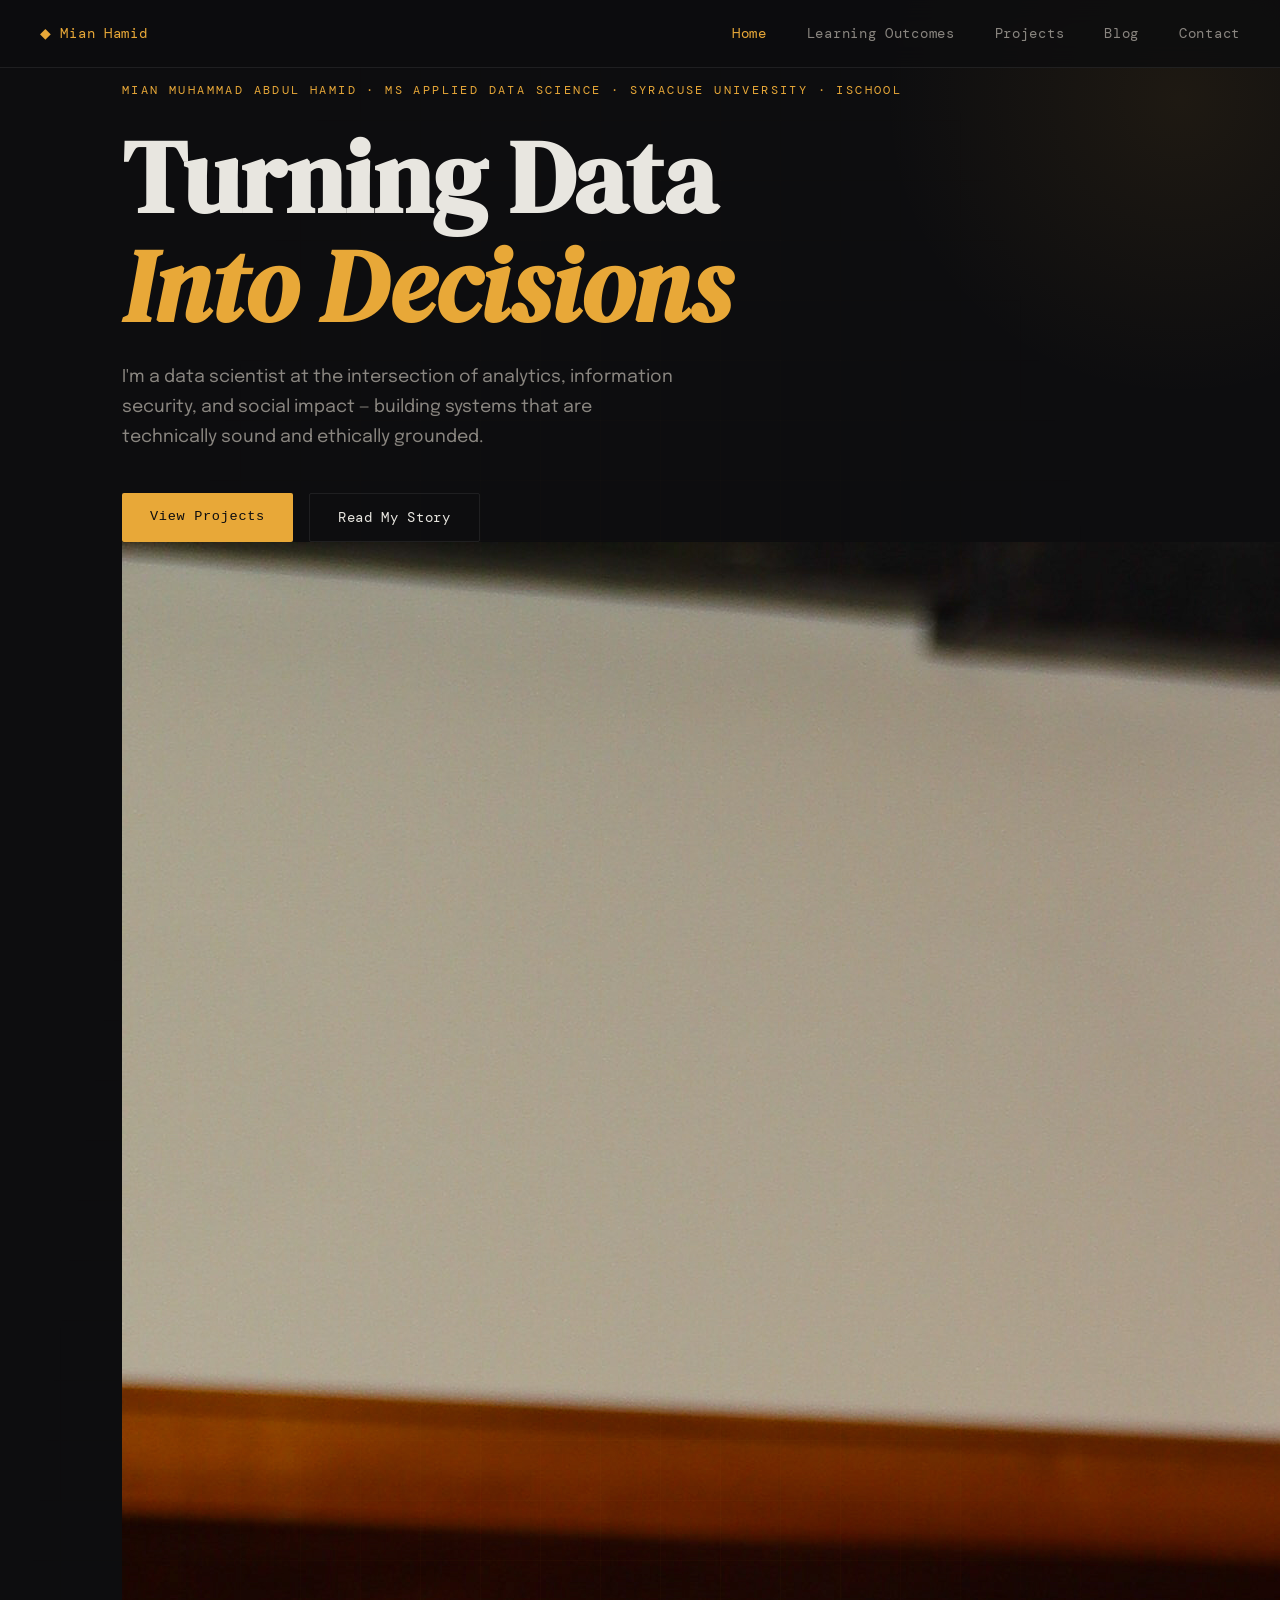
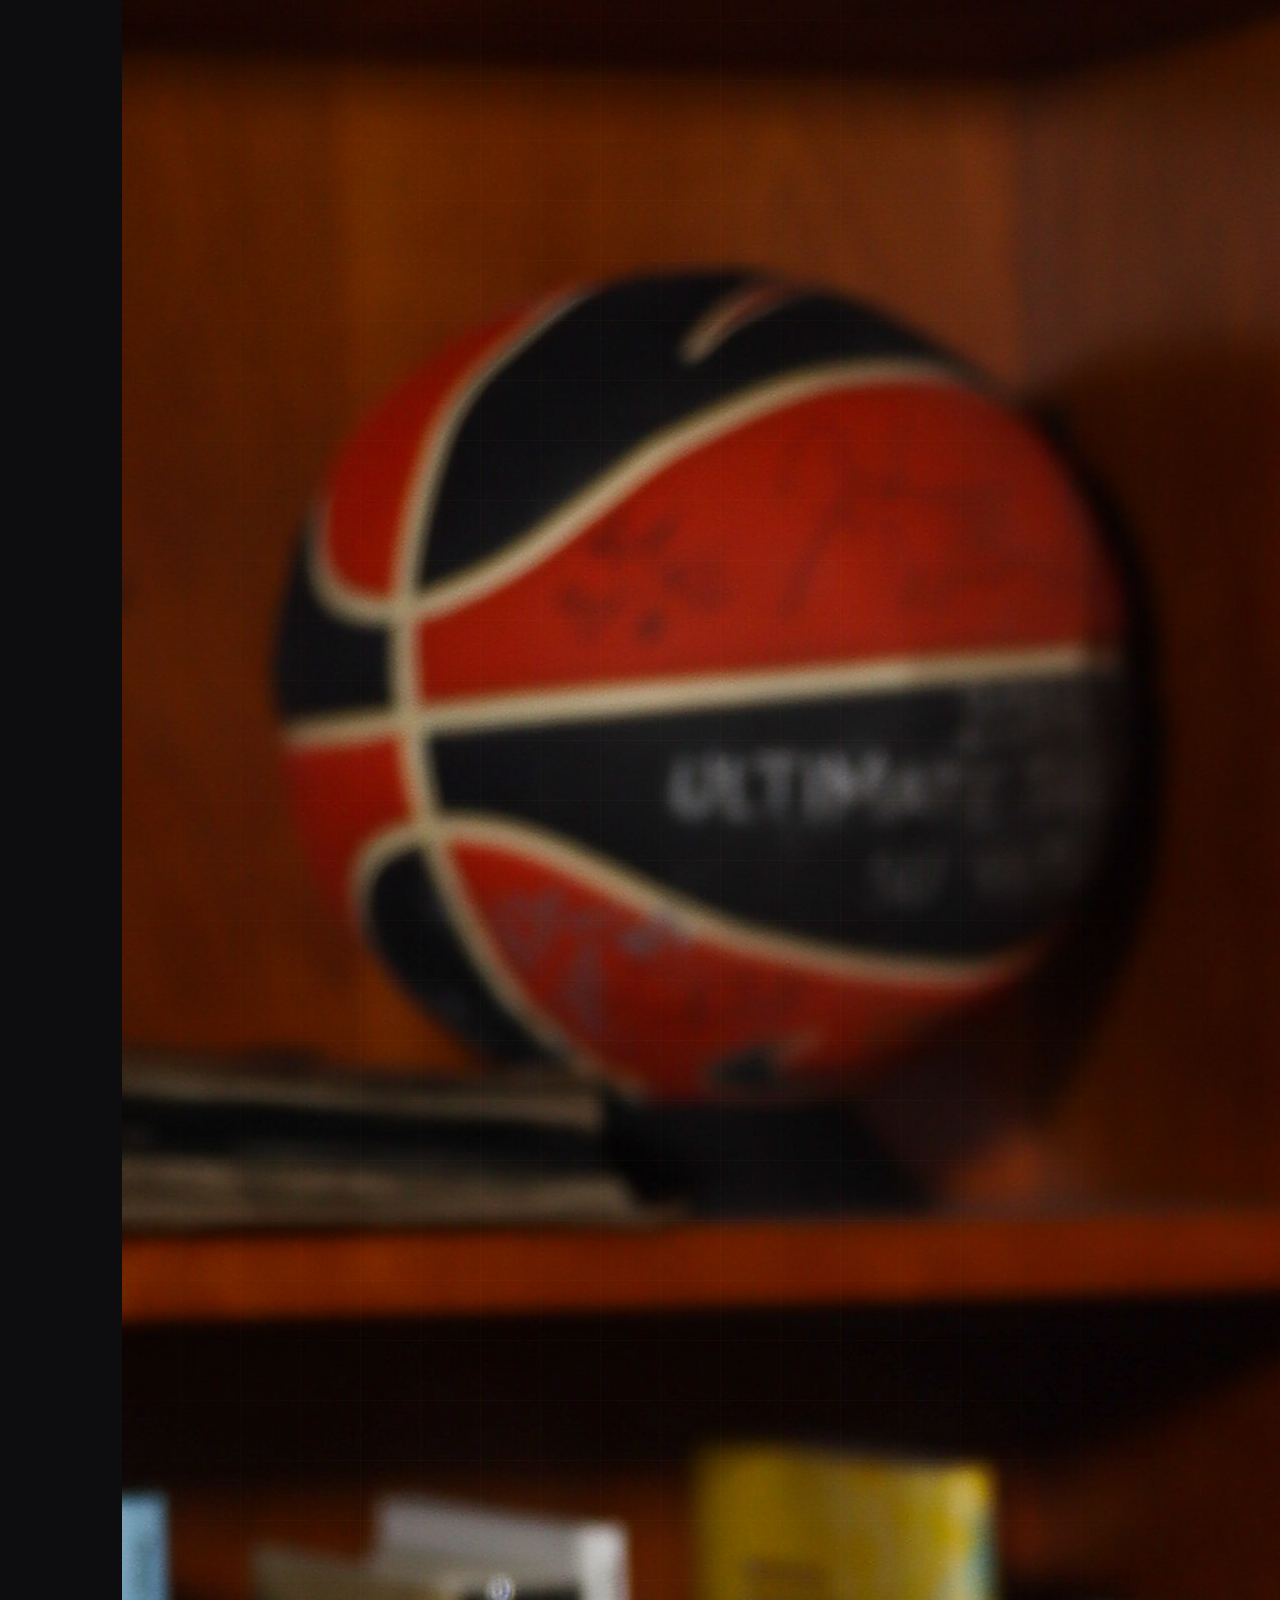
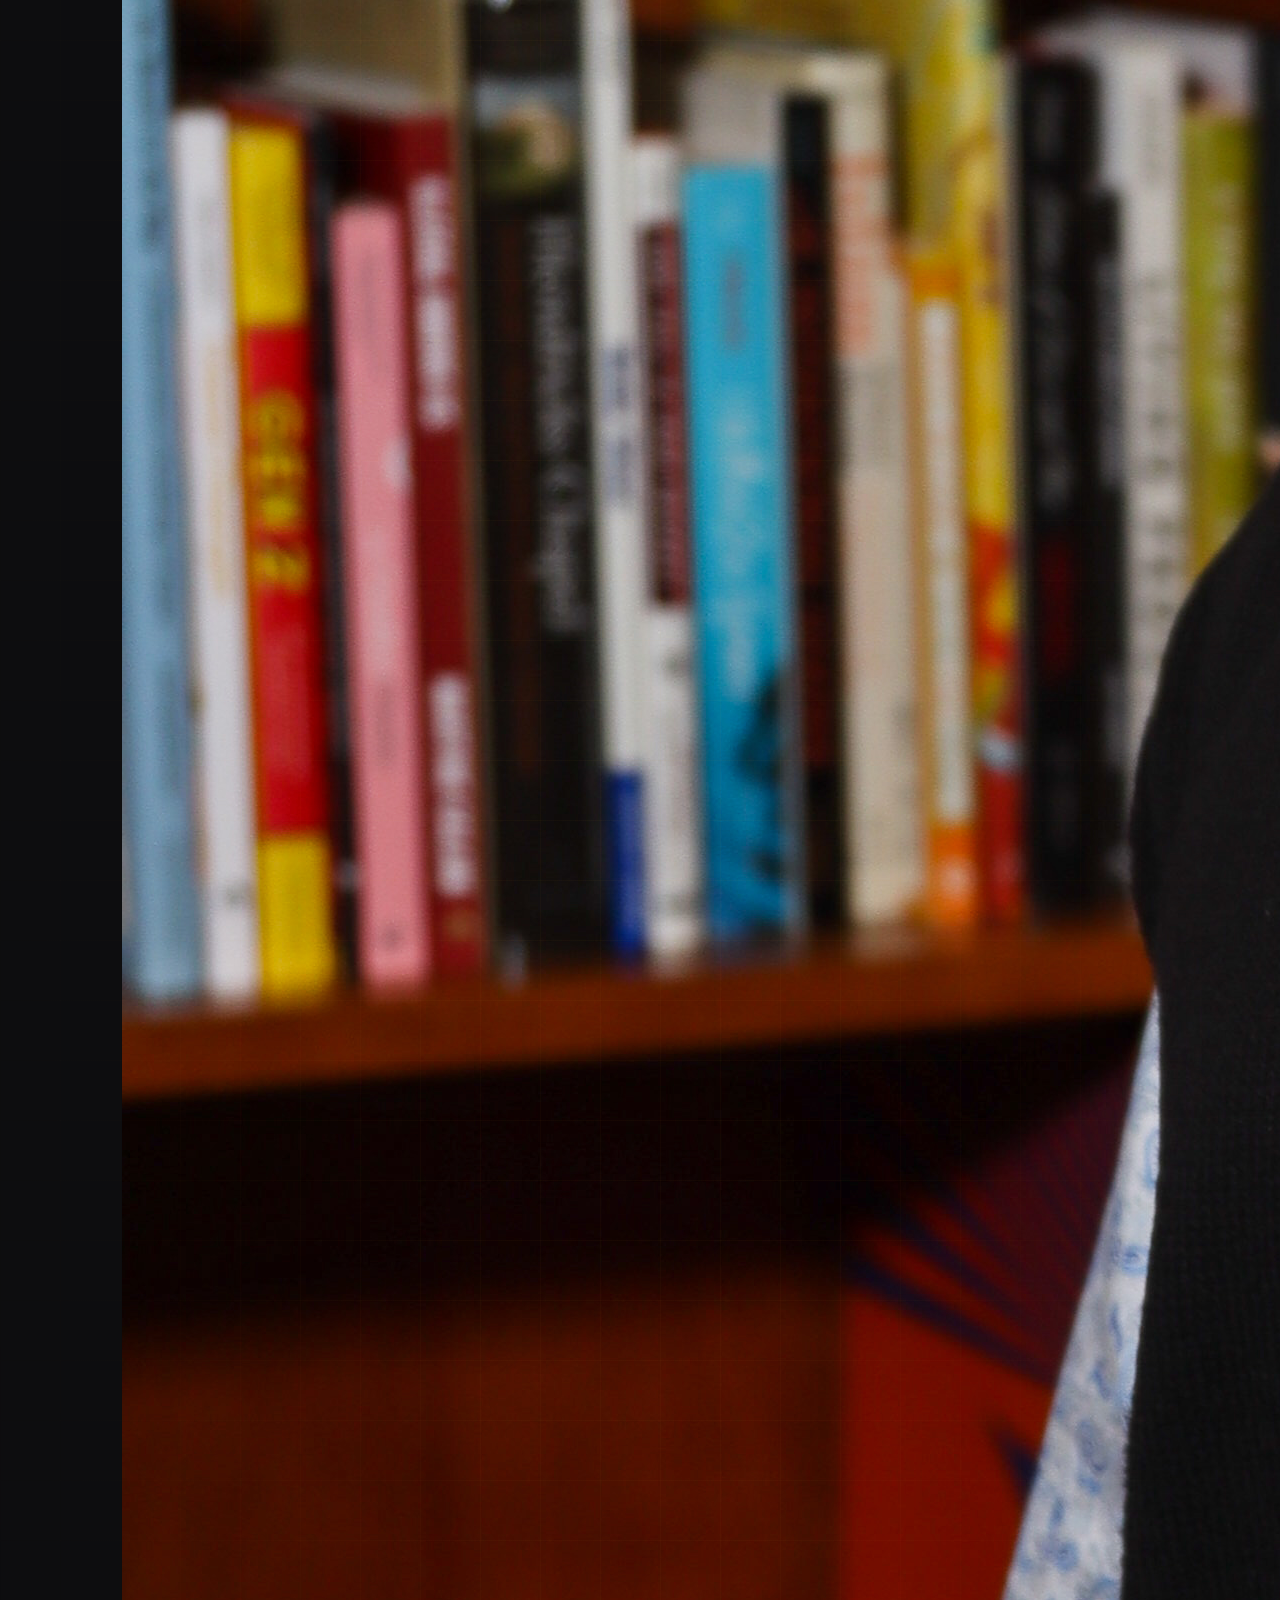
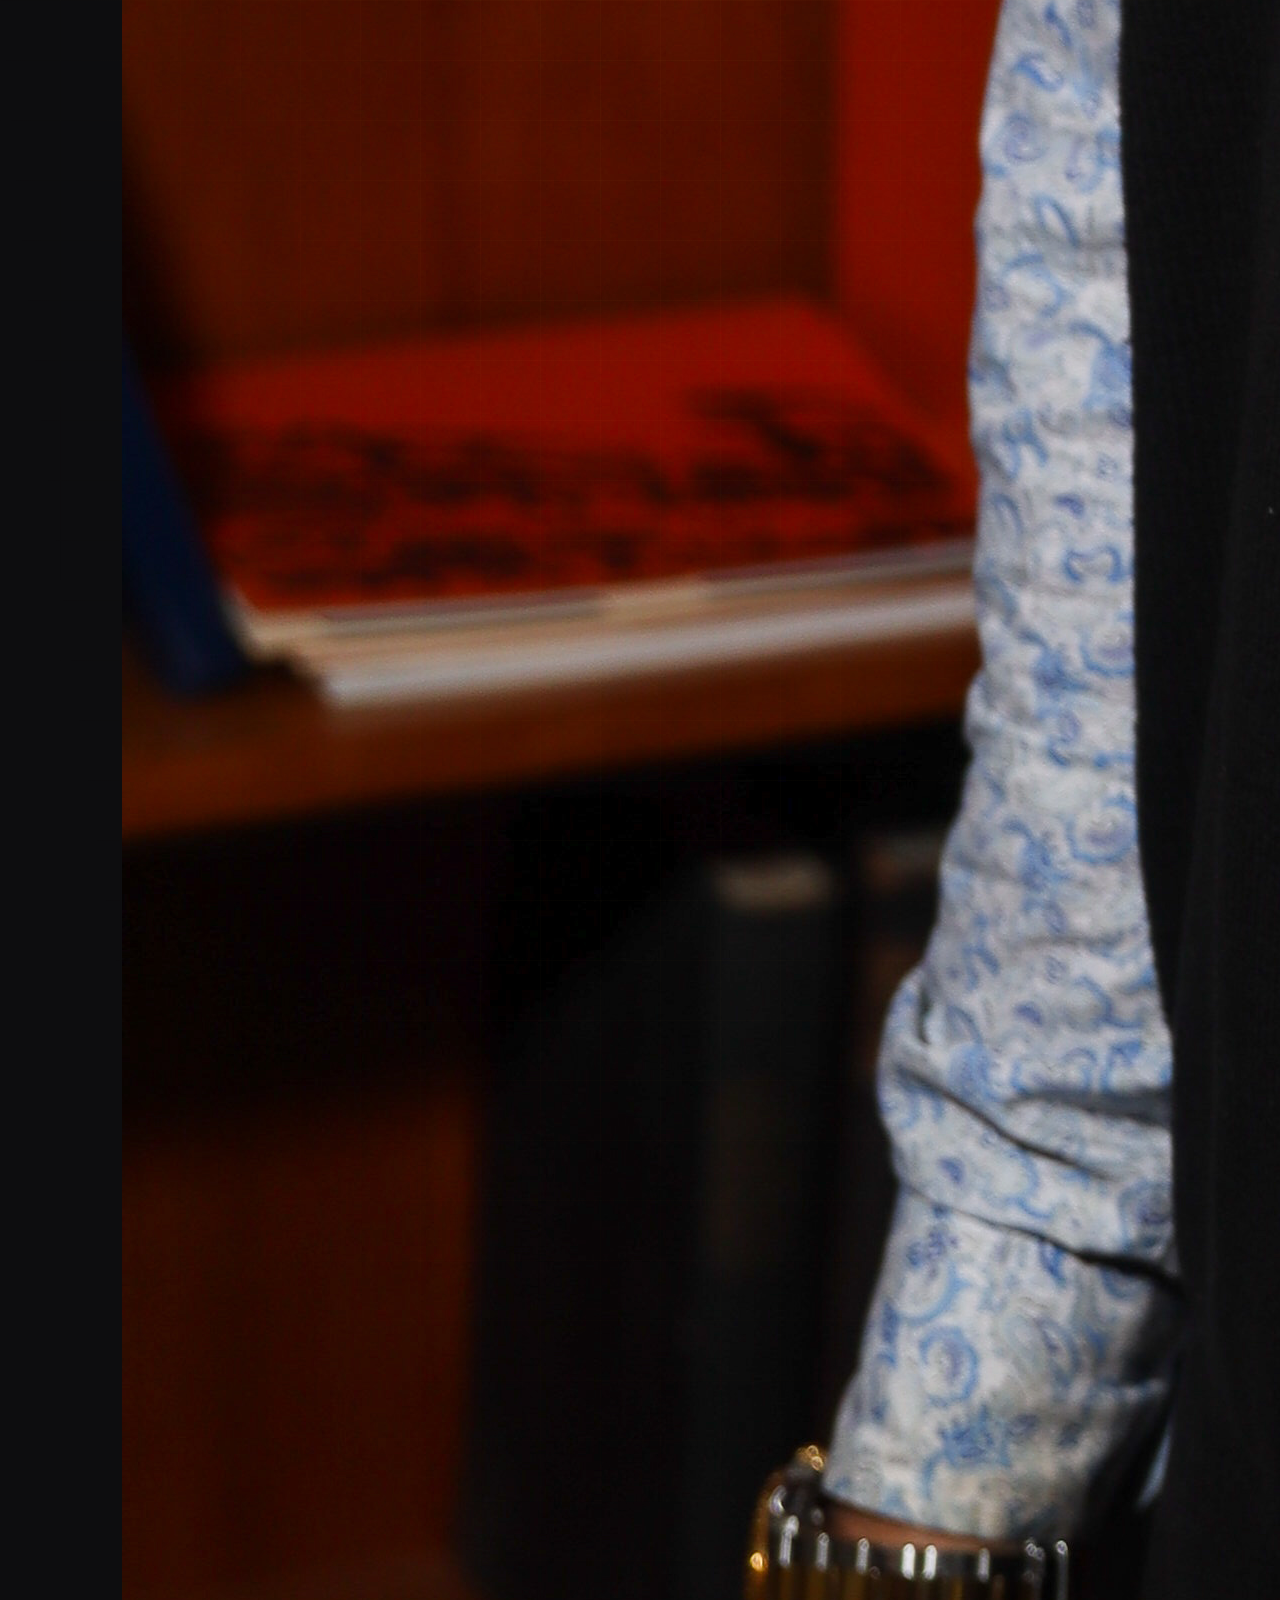
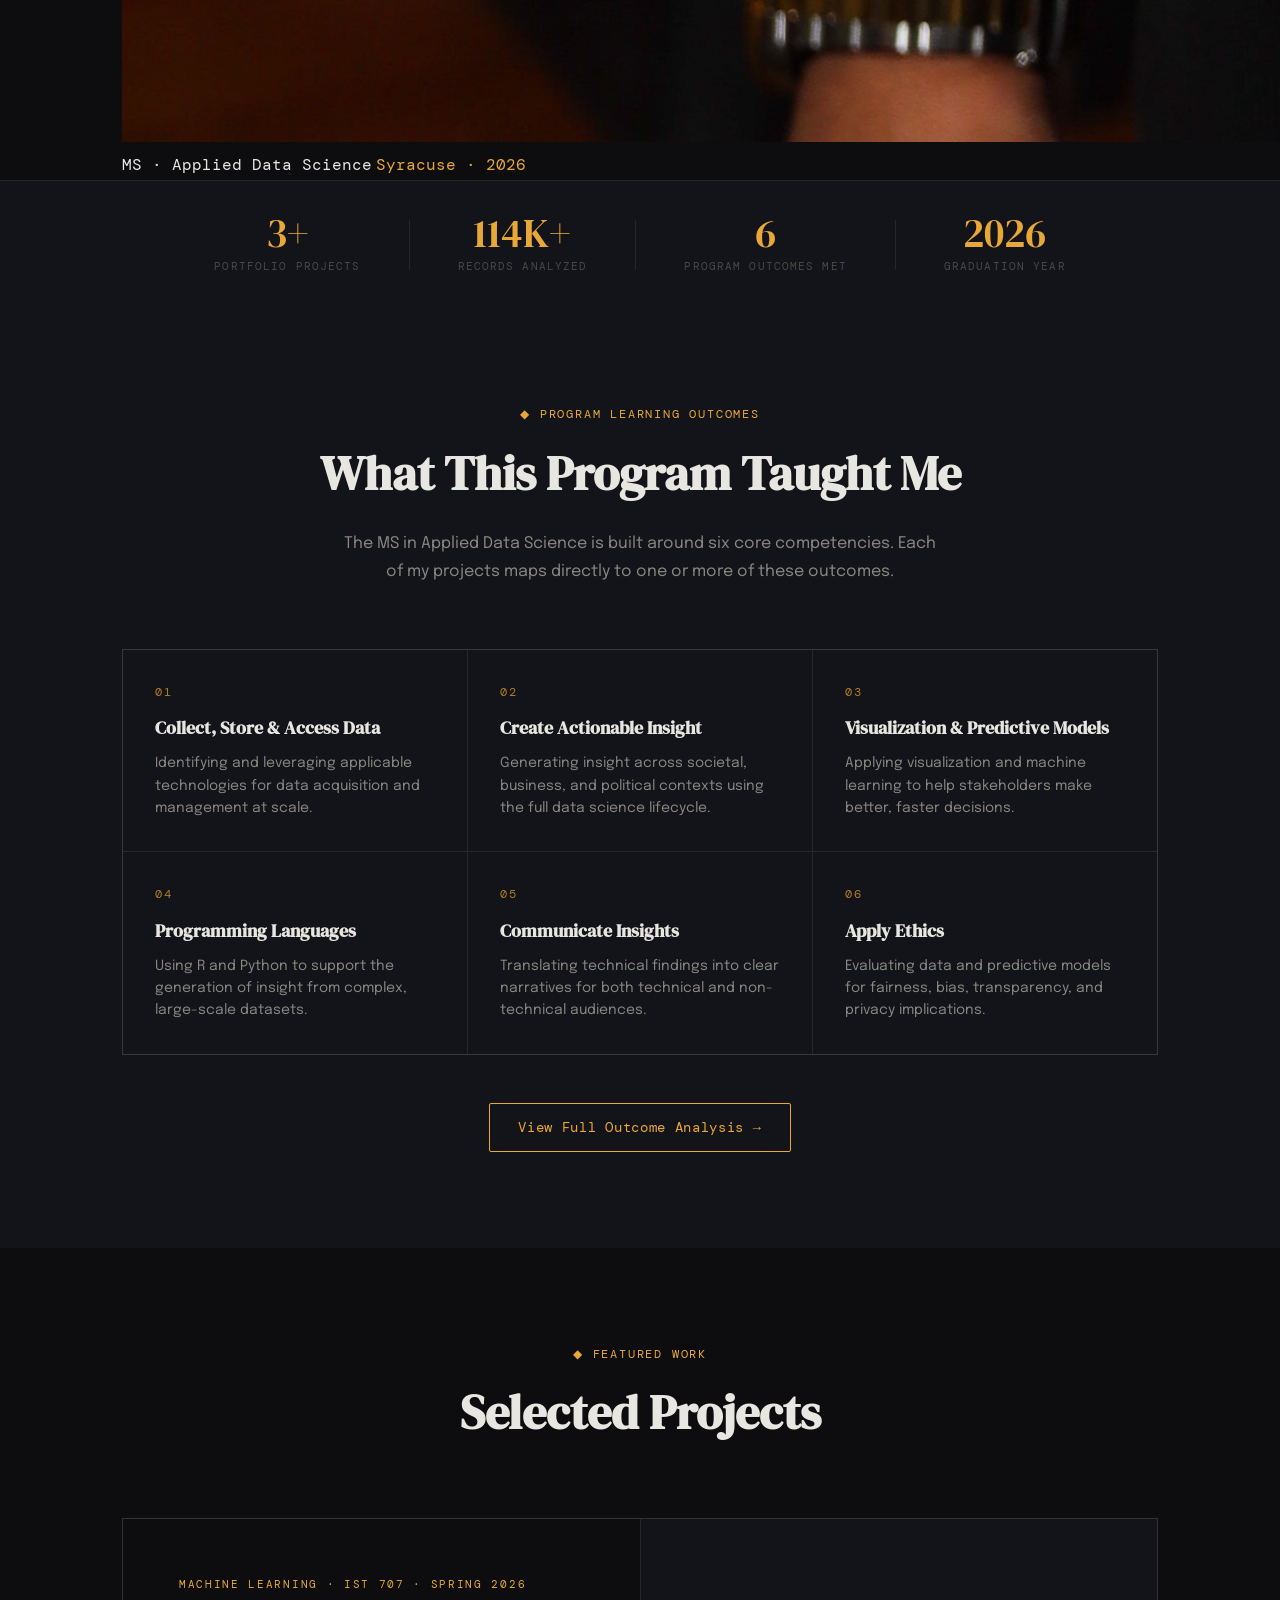
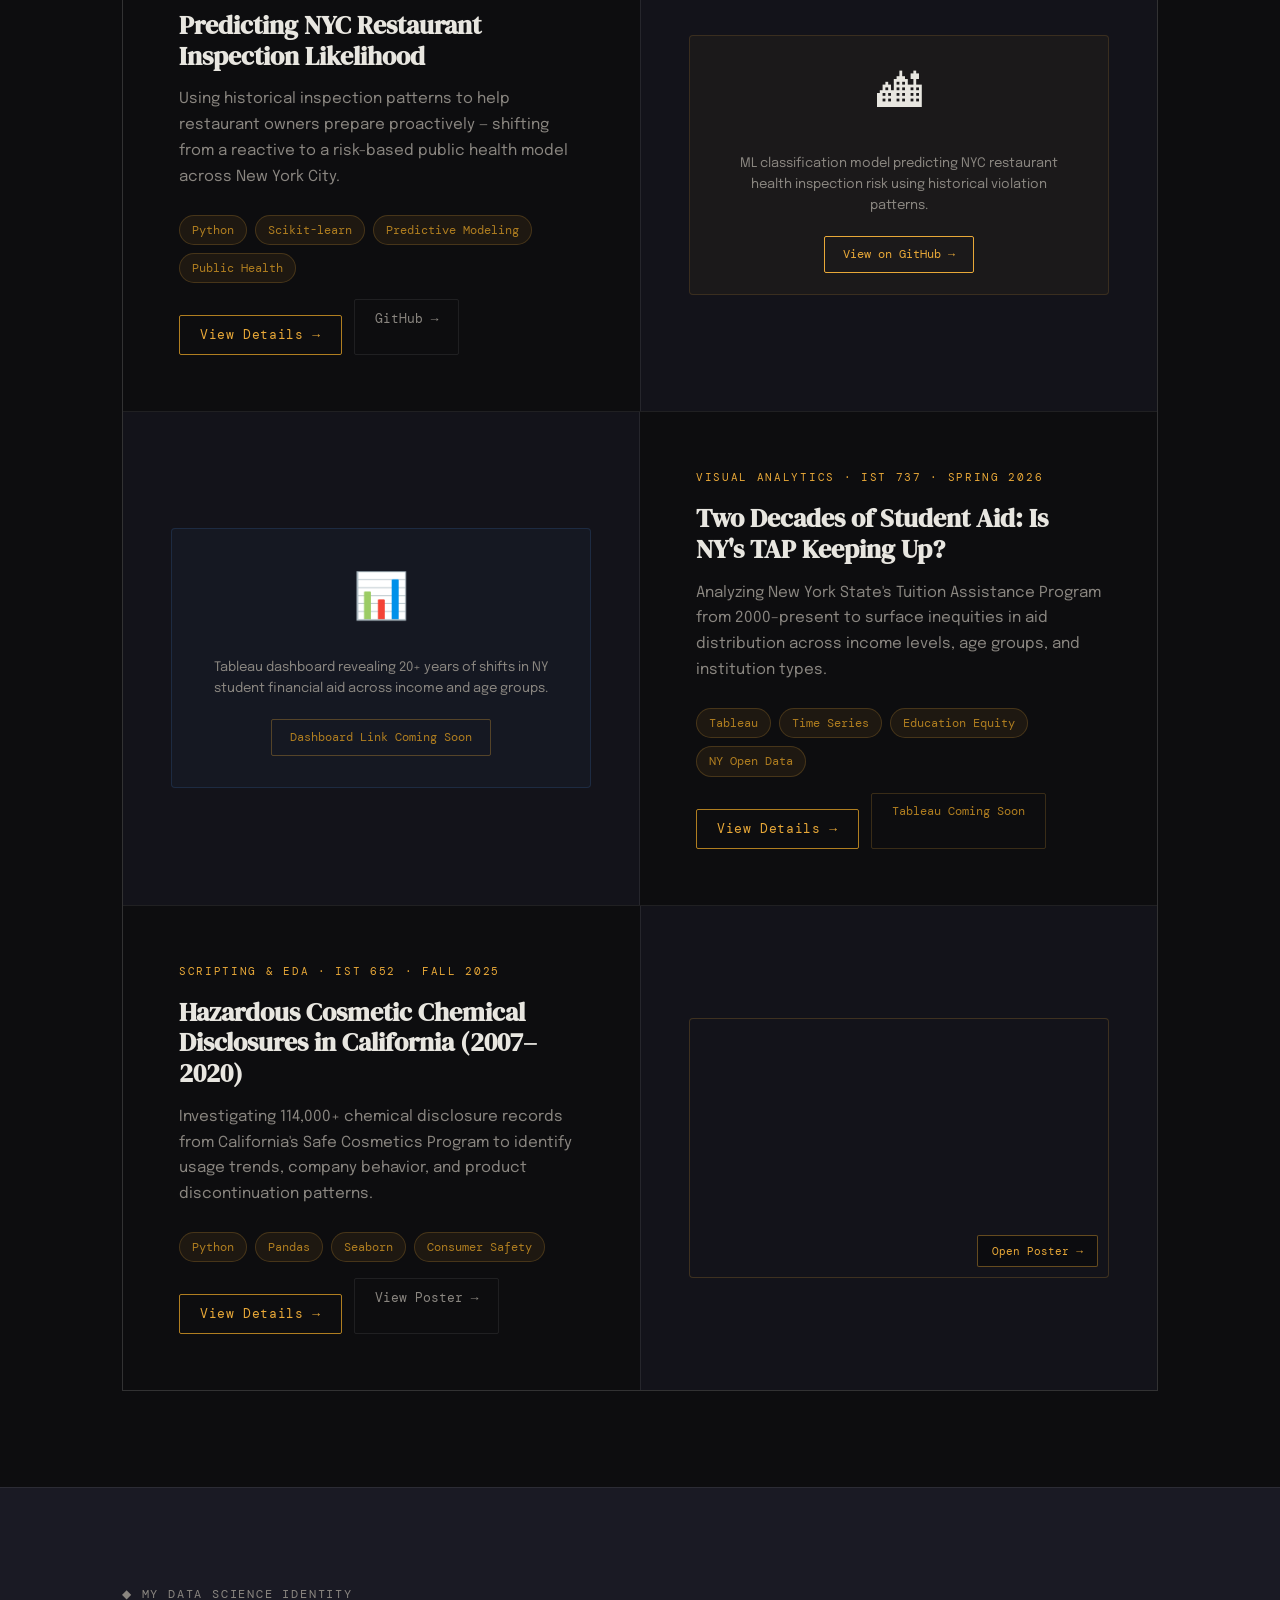
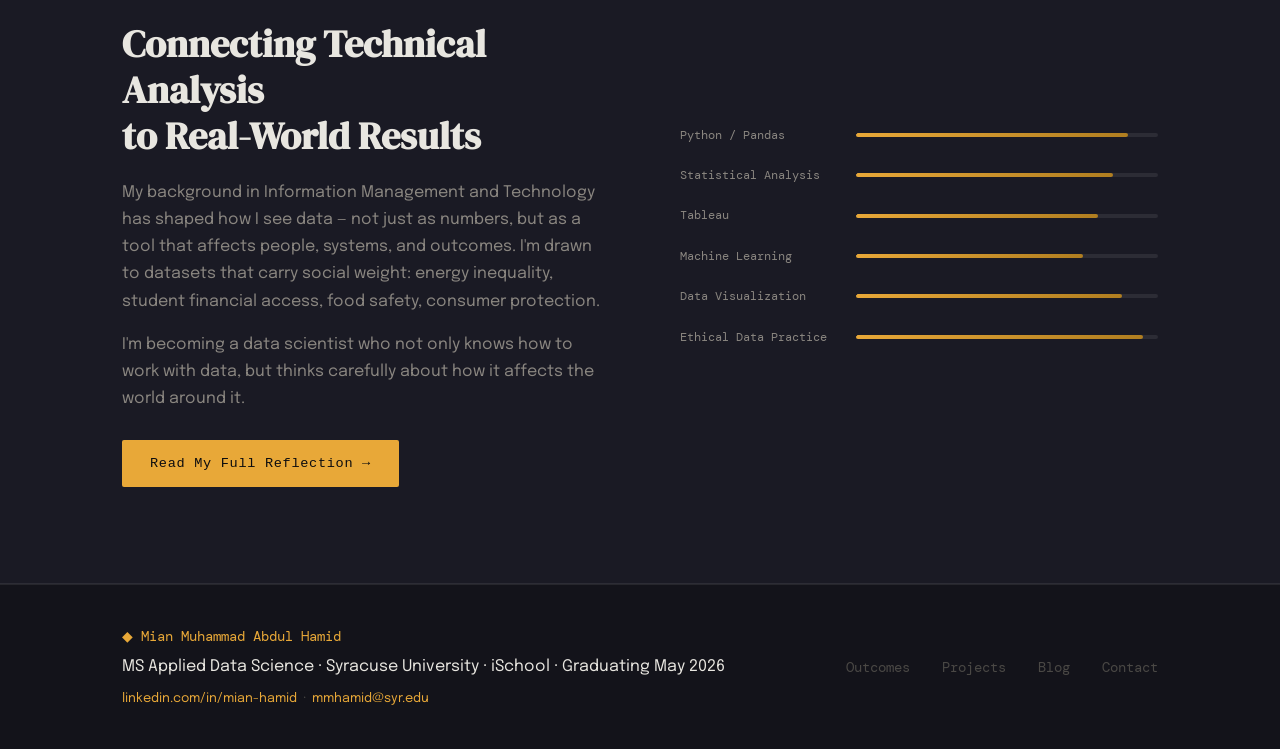
==== commit 33c31b8f: "Refactor hero section layout and content" ====
--- a/index.html
+++ b/index.html
@@ -23,16 +23,31 @@
 
   <header class="hero">
     <div class="hero-bg-grid"></div>
-    <div class="hero-content">
-      <p class="hero-eyebrow mono">Mian Muhammad Abdul Hamid · MS Applied Data Science · Syracuse University · iSchool</p>
-      <h1 class="hero-title">Turning Data<br/><em>Into Decisions</em></h1>
-      <p class="hero-sub">
-        I'm a data scientist at the intersection of analytics, information security, and
-        social impact — building systems that are technically sound and ethically grounded.
-      </p>
-      <div class="hero-cta">
-        <a href="projects.html" class="btn btn-primary">View Projects</a>
-        <a href="blog.html" class="btn btn-ghost">Read My Story</a>
+    <div class="hero-content hero-content-split">
+      <div class="hero-text">
+        <p class="hero-eyebrow mono">Mian Muhammad Abdul Hamid · MS Applied Data Science · Syracuse University · iSchool</p>
+        <h1 class="hero-title">Turning Data<br/><em>Into Decisions</em></h1>
+        <p class="hero-sub">
+          I'm a data scientist at the intersection of analytics, information security, and
+          social impact — building systems that are technically sound and ethically grounded.
+        </p>
+        <div class="hero-cta">
+          <a href="projects.html" class="btn btn-primary">View Projects</a>
+          <a href="blog.html" class="btn btn-ghost">Read My Story</a>
+        </div>
+      </div>
+      <div class="hero-photo-wrap">
+        <div class="hero-photo-frame">
+          <img
+            src="OTHCSeniorPortraits_CReeves_102.jpg"
+            alt="Mian Muhammad Abdul Hamid"
+            class="hero-photo"
+          />
+        </div>
+        <div class="hero-photo-badge">
+          <span class="mono">MS · Applied Data Science</span>
+          <span class="mono" style="color:var(--gold);">Syracuse · 2026</span>
+        </div>
       </div>
     </div>
     <div class="hero-stat-bar">
